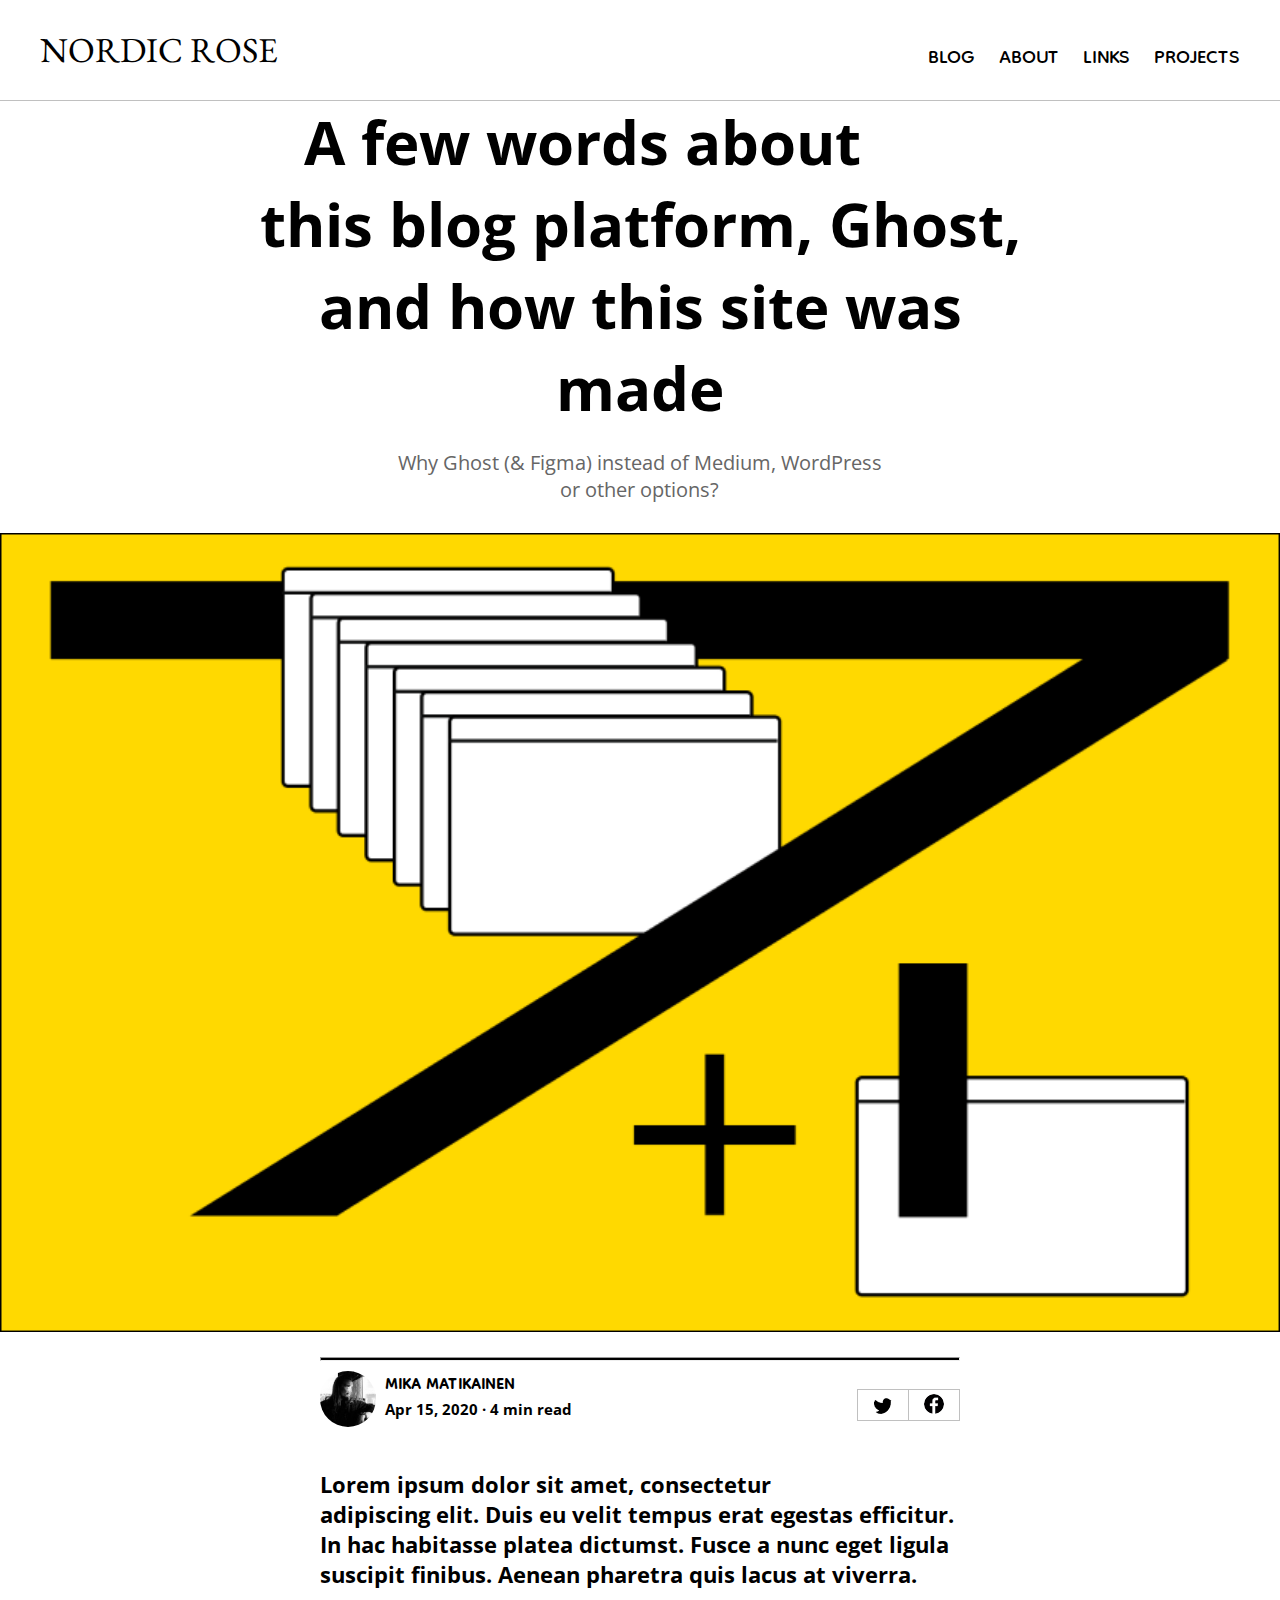
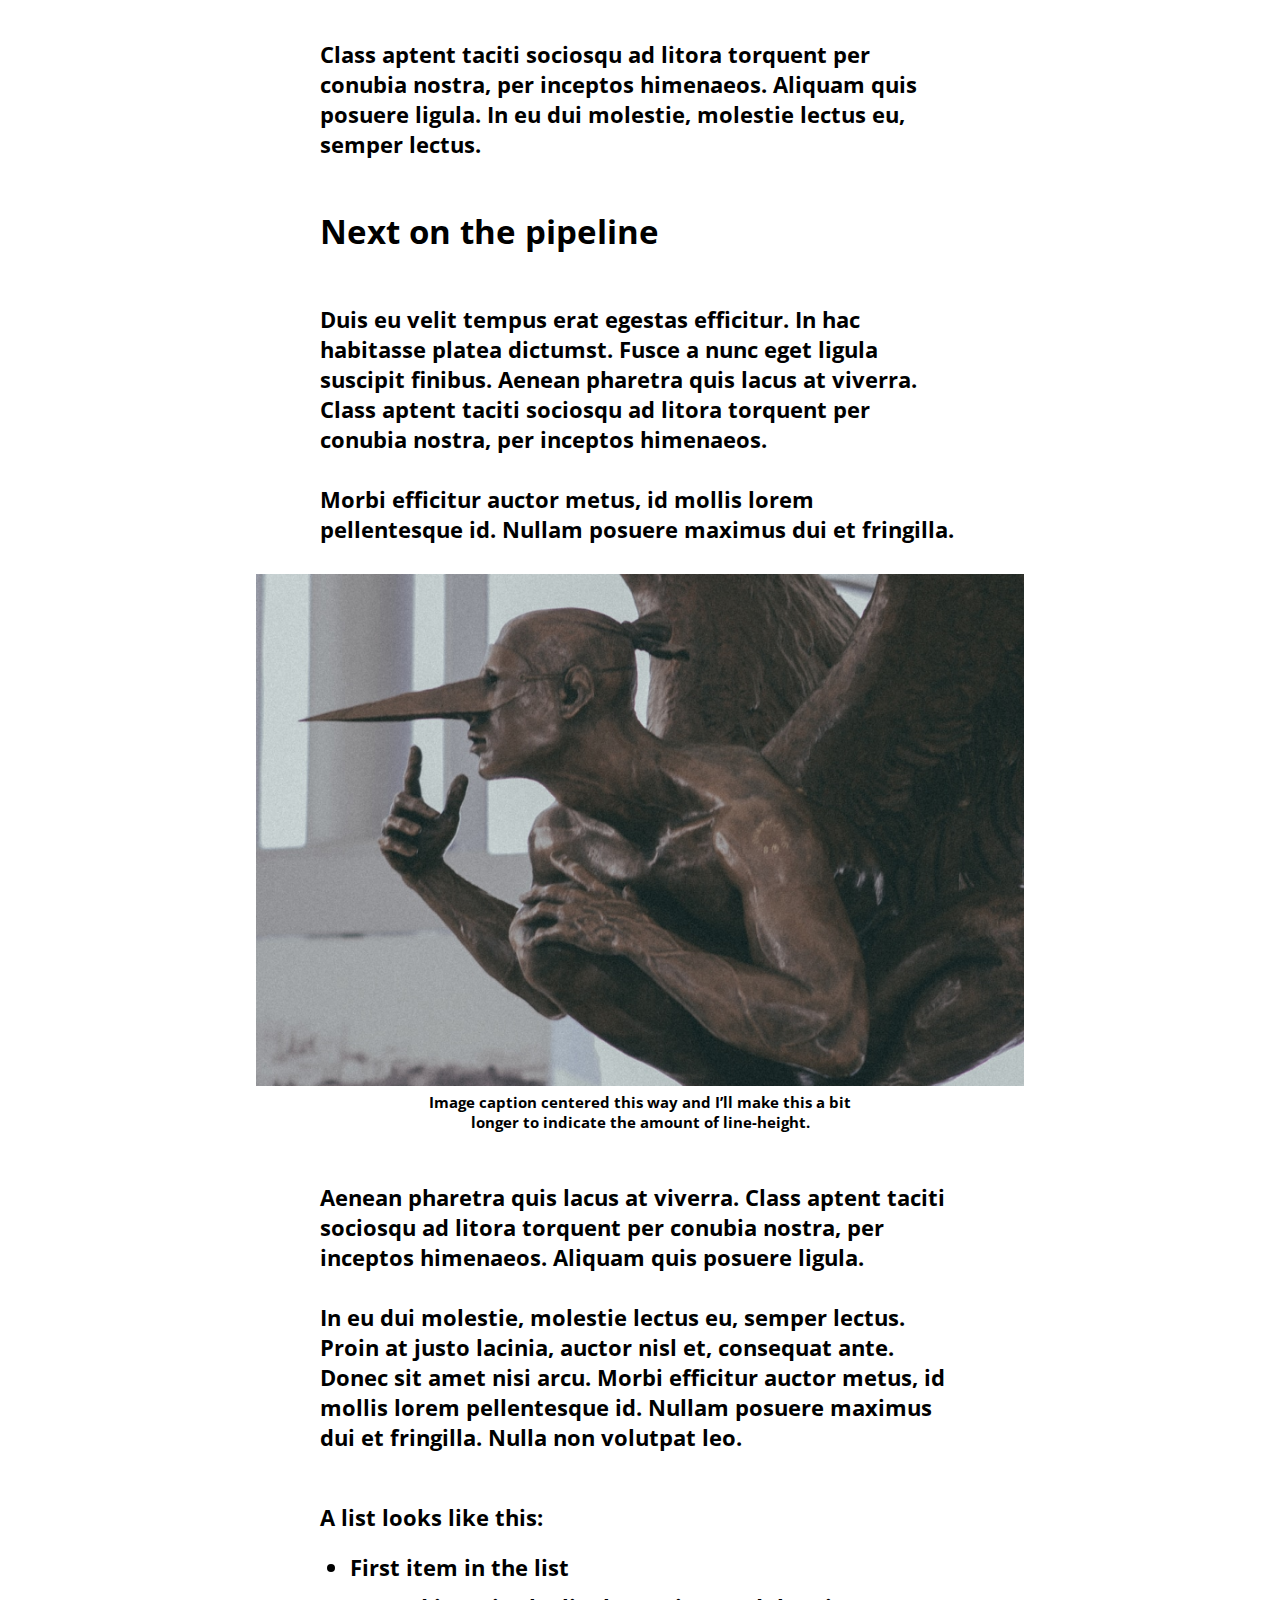
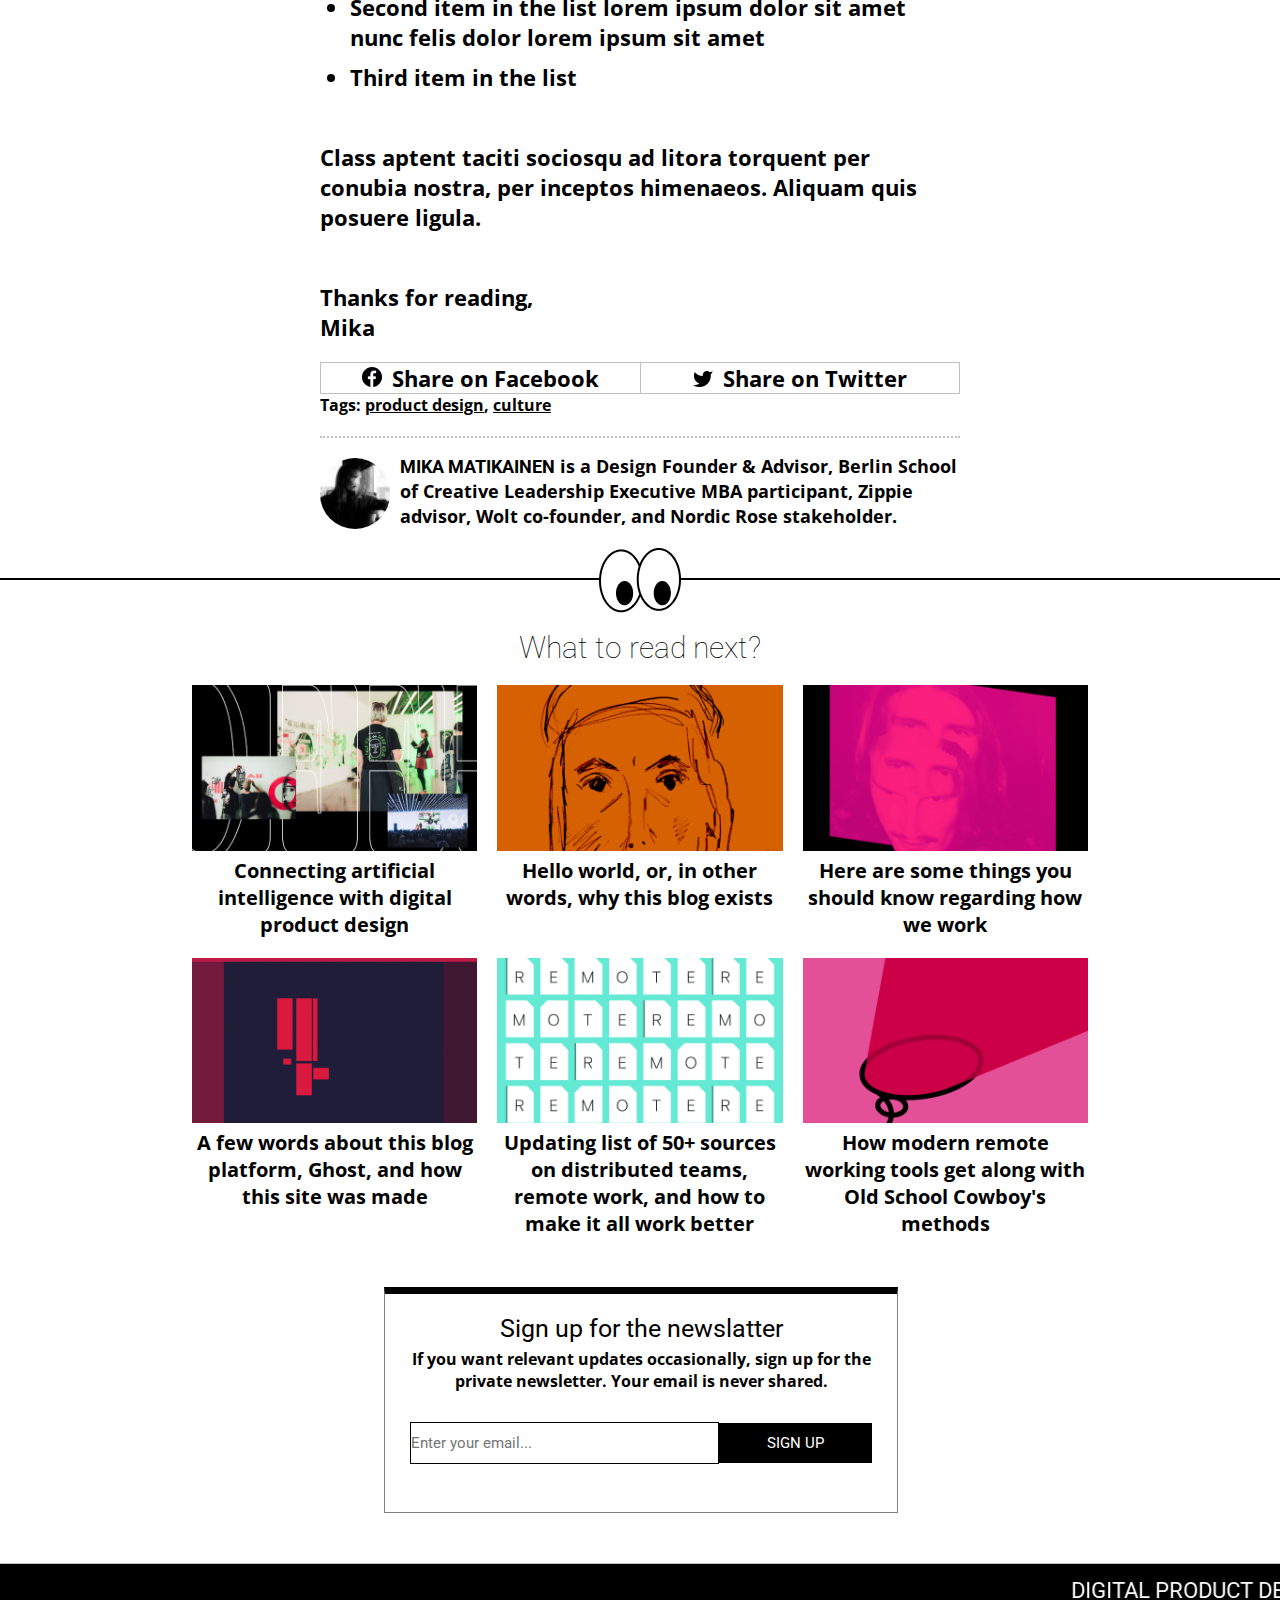
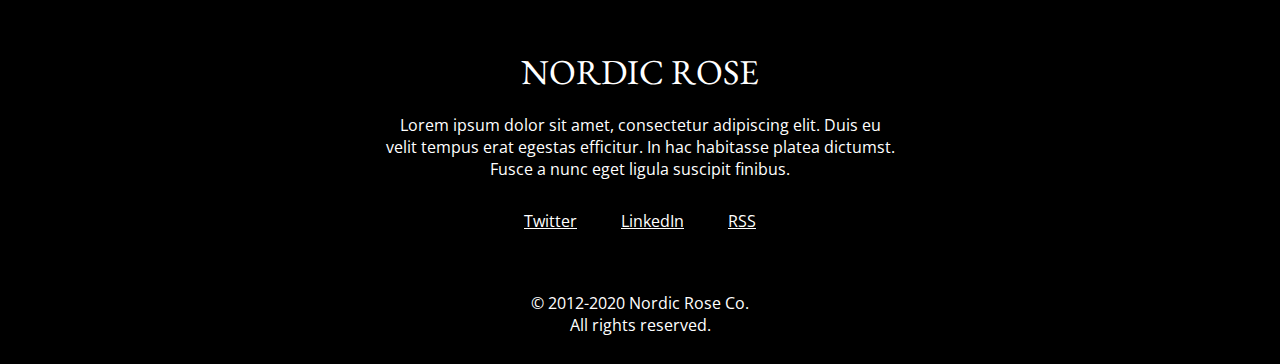
==== detail.html @ 5fea8c18 "first" ====
<!DOCTYPE html>
<html>
<head>
<meta charset="utf-8">
	<meta name="viewport" content="width=device-width, initial-scale=1.0">
	<title></title>
	<link rel="stylesheet" type="text/css" href="css/style.css">
	<link rel="stylesheet" type="text/css" href="css/detail.css">
	<link rel="stylesheet" type="text/css" href="css/adap2.css">
	<link rel="preconnect" href="https://fonts.googleapis.com">
<link rel="preconnect" href="https://fonts.gstatic.com" crossorigin>
<link href="https://fonts.googleapis.com/css2?family=Roboto:wght@900&display=swap" rel="stylesheet">

<link rel="preconnect" href="https://fonts.googleapis.com">
<link rel="preconnect" href="https://fonts.gstatic.com" crossorigin>
<link href="https://fonts.googleapis.com/css2?family=Open+Sans:wght@300&display=swap" rel="stylesheet">

<link rel="preconnect" href="https://fonts.googleapis.com">
<link rel="preconnect" href="https://fonts.gstatic.com" crossorigin>
<link href="https://fonts.googleapis.com/css2?family=EB+Garamond:wght@600&display=swap" rel="stylesheet">

<link rel="preconnect" href="https://fonts.googleapis.com">
<link rel="preconnect" href="https://fonts.gstatic.com" crossorigin>
<link href="https://fonts.googleapis.com/css2?family=Dongle&display=swap" rel="stylesheet">

<script type="text/javascript" src="js/script.js"></script>
</head>
<body>
<header>
	<div id="desk">
		<div id="logo">NORDIC ROSE</div>
		<div id="menu">
			<div class="mainBtn">BLOG</div>
			<div class="mainBtn">ABOUT</div>
			<div class="mainBtn">LINKS</div>
			<div class="mainBtn">PROJECTS</div>
		</div>
	</div>
	<div id="mobMenu">
		<div id="logo">NORDIC ROSE</div>
		<div id="burger" onclick="Show()">&#9776;</div>
	</div>
	<div id="downMenu">
		<div id="dM">
			<div class="mainBtn">BLOG</div>
			<div class="mainBtn">ABOUT</div>
			<div class="mainBtn">LINKS</div>
			<div class="mainBtn">PROJECTS</div>
		</div>
	</div>
</header>

<div id="txt1"><h1>
	A few words about this blog platform, Ghost, and how this site was made</h1>
</div>

<div id="txt2">
	Why Ghost (& Figma) instead of Medium,
	WordPress or other options?
</div>

<div id="img1"><img src="img/image1.png" width="100%"></div>

<div class="text">

	<hr>
	<div id="ava">
		<img src="img/ava.png">
		<div id="name">MIKA MATIKAINEN</div>
		<div id="data">Apr 15, 2020 &middot; 4 min read</div>
		<div id="but">
		<div id="f"><img src="img/facebook.png"></div>
		<div id="t"><img src="img/twitter.png"></div>
		<div id="w"><img src="img/wa.png"></div>
		</div>
	</div>
	<p id="po">
		Lorem ipsum dolor sit amet, consectetur adipiscing elit. Duis eu velit tempus erat egestas efficitur. In hac habitasse platea dictumst. Fusce a nunc eget ligula suscipit finibus. Aenean pharetra quis lacus at viverra. 
</p>
<p>
Class aptent taciti sociosqu ad litora torquent per conubia nostra, per inceptos himenaeos. Aliquam quis posuere ligula. In eu dui molestie, molestie lectus eu, semper lectus. 
	</p>
	<h2>Next on the pipeline</h2>
	<p>
		Duis eu velit tempus erat egestas efficitur. In hac habitasse platea dictumst. Fusce a nunc eget ligula suscipit finibus. Aenean pharetra quis lacus at viverra. Class aptent taciti sociosqu ad litora torquent per conubia nostra, per inceptos himenaeos. 
<br>
<br>
Morbi efficitur auctor metus, id mollis lorem pellentesque id. Nullam posuere maximus dui et fringilla. 
	</p>
	<div id="post"><img src="img/post.png" width="100%"></div>
	<div id="imgTxt">
		Image caption centered this way and I’ll make this a bit 
		longer to indicate the amount of line-height. 
	</div>
	<p>
		Aenean pharetra quis lacus at viverra. Class aptent taciti sociosqu ad litora torquent per conubia nostra, per inceptos himenaeos. Aliquam quis posuere ligula. 
<br>
<br>
In eu dui molestie, molestie lectus eu, semper lectus. Proin at justo lacinia, auctor nisl et, consequat ante. Donec sit amet nisi arcu. Morbi efficitur auctor metus, id mollis lorem pellentesque id. Nullam posuere maximus dui et fringilla. Nulla non volutpat leo.
	</p>
	<p>A list looks like this:</p>
	<ul>
		<li>First item in the list</li>
<li>Second item in the list lorem ipsum dolor sit amet nunc felis dolor lorem ipsum sit amet</li>
<li>Third item in the list</li>
	</ul>

	<p>
		Class aptent taciti sociosqu ad litora torquent per conubia nostra, per inceptos himenaeos. Aliquam quis posuere ligula. 
	</p>

	<p id="author">Thanks for reading,<br>
Mika</p>
<div id="share">
	<div id="twitter"><img src="img/twitter.png">Share on Twitter
	</div>
	<div id="facebook"><img src="img/facebook.png">Share on Facebook</div>
</div>
<div id="shareMob">
	Share:
	<div id="but">
		<div id="f"><img src="img/facebook.png"></div>
		<div id="t"><img src="img/twitter.png"></div>
		<div id="w"><img src="img/wa.png"></div>
	</div>
</div>

<div id="tag">Tags: <span>product design</span>,
	<span> culture</span></div>
<hr id="dash">
<div id="m"><img src="img/ava.png"></div>
<p id="mika">
<span>Mika Matikainen</span> is a Design Founder & Advisor, Berlin School of Creative Leadership Executive MBA participant, Zippie advisor, Wolt co-founder, and Nordic Rose stakeholder.  
</p>
</div>
<div id="eye">
	<img src="img/eye.png">
</div>

<div id="what">What to read next?</div>

<div id="grid3">
	<div class="artImg">
		<img src="img/art2.png" width="100%">
			<p>Connecting artificial intelligence with digital product design</p>
	</div>
	<div class="artImg">
		<img src="img/art3.png" width="100%">
			<p>Hello world, or, in other words, why this blog exists</p>
	</div>
	<div class="artImg">
		<img src="img/art1.png" width="100%">
			<p>Here are some things you should know regarding how we work </p>
	</div>
	<div class="artImg">
		<img src="img/art13.png" width="100%">
			<p>A few words about this blog platform, Ghost, and how this site was made</p>
	</div>
	<div class="artImg">
		<img src="img/art14.png" width="100%">
			<p>Updating list of 50+ sources on distributed teams, remote work, and how to make it all work better</p>
	</div>
	<div class="artImg">
		<img src="img/art12.png" width="100%">
			<p>How modern remote working tools get along with Old School Cowboy's methods</p>
	</div>
</div>

<div id="form">
	<div id="sign">Sign up for the newslatter</div>
	<div id="txtSign">If you want relevant updates occasionally, sign up for the private newsletter. Your email is never shared. </div>
	<div id="btn">
		<input type="text" name="" placeholder="Enter your email..."><button>SIGN UP</button>
	</div>
</div>

<footer><marquee>
	<div id="words">
		<span class="light">DIGITAL PRODUCT DESIGN</span>
		<span class="dark">REMOTE WORK</span>
		<span class="light">UX DESIGN</span>
		<span class="dark">distributed teams</span>
		<span class="light">creativity</span>
		<span class="dark">strategy</span>
		<span class="light">suspense</span>
		<span class="dark">Growth</span>
	</div></marquee>
	<div id="nr">NORDIC ROSE</div>
	<div id="text">Lorem ipsum dolor sit amet, consectetur adipiscing elit. Duis eu velit tempus erat egestas efficitur. In hac habitasse platea dictumst. Fusce a nunc eget ligula suscipit finibus. </div>
	<div id="links">
		<span class="link">Twitter</span>
		<span class="link">LinkedIn</span>
		<span class="link">RSS</span>
	</div>
	<div id="rig">&copy; 2012-2020 Nordic Rose Co.<br/>
	All rights reserved.</div>
</footer>


</body>
</html>
---- css/style.css ----
*{
	margin: 0;
	padding: 0;
	font-family: 'Open Sans', sans-serif;
}
html{
	height: 100%;
	width: 100%;
}
body{
	height: 100%;
	width: 100%;
	overflow-y: scroll;
	overflow-x: hidden;
}

a{
	text-decoration: none;
	color: black;
}
a:active{
	color: black;
}


/* стили для шапки*/
header{
	width: 100%;
	height: 100px;
	border-bottom: 1px solid silver;
}

#logo{
	float: left;
	font-size: 35px;
	margin-top: 27px;
	margin-left: 40px;
	font-family: 'EB Garamond', serif;
}

#burger{
	font-size: 30px;
	float: right;
	margin-top: 10px;
	margin-right: 10px;
	cursor: pointer;
}

#mobMenu #logo{
	margin-top: 10px;
}

#menu{
	float: right;
	text-align: right;
	margin-top: 37px;
	margin-right: 40px;
	height: 100px;
}
.mainBtn{
	height: 100%;
	display: inline;
	font-size: 30px;
	margin-left: 20px;
	font-family: 'Dongle', sans-serif;
	padding-bottom: 18px;
}

.mainBtn:hover{
	border-bottom: 2px solid black;
	cursor: pointer;
}

#mobMenu{
	width: 100%;
	height: 60px;
	position: absolute;
	top: 0;
	left: 0;
	display: none;
}

#downMenu{
	width: 100%;
	height: 60px;
	position: absolute;
	top: 60px;
	left: 0;
	display: none;
}
#dM{
 text-align: center;
 margin-top: 10px;
}

#dM .mainBtn:hover{
	border: none;
}

/* стили для футера*/

footer{
	width: 100%;
	background-color: black;
	border-top: 1px solid silver;
	height: 400px;
	margin-top: 50px;
	color: white;
	text-align: center;
}

#words{
	margin-left: -130px;
	margin-right: -100px;
	margin-top: 10px;
	font-size: 22px;
	text-align: center;	
	max-width: 100%;
}

#words span{
	margin-left: 20px;
	text-transform: uppercase;
}
.dark{
	font-family: 'Open Sans', sans-serif;}
.light{
	font-family: 'Roboto', sans-serif;
}

#nr{
	width: 80%;
	margin-left: 10%;
	font-size: 35px;
	margin-top: 40px;
	font-family: 'EB Garamond', serif;
}
#text{
	width: 40%;
	margin-left: 30%;
	margin-top: 20px;
	font-family: 'Open Sans', sans-serif;
}
#links{
	margin-top: 30px;
}

.link{
	margin-left: 20px;
	margin-right: 20px;
	text-decoration: underline;
	font-family: 'Open Sans', sans-serif;
}
#rig{
	margin-top: 60px;
	width: 80%;
	margin-left: 10%;
	font-family: 'Open Sans', sans-serif;
}
---- css/detail.css ----
#img1{
	width: 100%;
}

#txt1{
	width: 60%;
	margin-left: 20%;
	text-align: center;
	font-size: 30px;
}

#txt2{
	width: 38%;
	margin-left: 31%;
	text-align: center;
	font-size: 20px;
	color: #666;
	margin-bottom: 30px;
	margin-top: 20px;
}

.text{
	width: 50%;
	margin-left: 25%;
	font-family: 'Roboto', sans-serif;
	font-weight: bold;
	font-size: 22px;
}

.text p{
	margin-top: 50px;
}

#po{
	margin-top: -20px;
}
.text hr{
	size: 10px;
	height: 2px;
	background-color: black;
	margin-top: 20px;
}

#ava{
	margin-top: 10px;
}

#ava img{
	border-radius: 100px;
}

#name{
	position: relative;
	top: -65px;
	left: 65px;
	font-size: 25px;
	font-weight: bold;
	font-family: 'Dongle', sans-serif;
}

#data{
	position: relative;
	top: -70px;
	left: 65px;
	font-family: 'Open Sans', sans-serif;
	font-size: 15px;
}


#but{

	float: right;
	display: inline-block;
	width: 20%;
	text-align: right;
	margin-top: -100px;
}

#f,#t{
	float: right;
	display: inline;
	border: 1px solid silver;
	width: 50px;
	text-align: center;
}
#w{
	float: right;
	display: none;
	border: 1px solid silver;
	width: 50px;
	text-align: center;
}
#f{
	border-left: 0px;
}

.text h2{
	font-weight: bold;
	margin-top: 50px;
}
#post{
	width: 120%;
	text-align: center;
	margin-left: -10%;
	margin-top: 30px;
}
#imgTxt{
	width: 70%;
	margin-left: 15%;
	text-align: center;
	font-size: 15px;
}

ul{
	margin-top: 20px;
	margin-left: 30px;
}
li{
	margin-bottom: 10px;
}

#share{
	display: inline-block;
	float: right;
	width: 100%;
	text-align: center;
	margin-top: 20px;
}

#shareMob{
	display: none;
}

#facebook,#twitter{
	float: right;
	border: 1px solid silver;
	text-align: center;
	display: inline;
	width: 49.75%;
}

#twitter{
	border-left: 0;
	margin-left: 0;
}

#share img{
	margin-right: 10px;
}
#tag{
	font-size: 16px;
	margin-top: 30px;
}

#tag span{
	text-decoration: underline;
}

#dash{
	background-color: white;
	height: 15px;
	border: none;
	border-top: 2px dotted silver;
}

#m{
	width: 11%;
	display: inline-block;
	float: left;
	margin-right: 10px;
	margin-top: 5px;
}

#m img{
	border-radius: 100px;
	width: 100%;
}

#mika{
	width: 70%;
	display: inline;
	font-size: 18px;
}
#mika span{
	font-weight: bold;
	font-size: 18px;
	font-family: 'Roboto', sans-serif;
	text-transform: uppercase;
}

#eye{
	margin-top: 50px;
	width: 100%;
	height: 2px;
	background-color: black;
	text-align: center;
}

#eye img{
	margin-top: -30px;
}

#what{
	margin-top: 50px;
	width: 30%;
	margin-left: 35%;
	text-align: center;
	color: black;
	font-size: 30px;
	font-family: 'Roboto', sans-serif;
	font-weight: lighter;
}

#grid3{
	margin-top: 20px;
	width: 70%;
	margin-left: 15%;
	display: grid;
	grid-template-columns: 1fr 1fr 1fr;
	grid-gap: 20px;
}

.artImg {
	font-size: 20px;
	font-weight: bold;
	text-align: center;
}

#form{
	margin-top: 50px;
	width: 40%;
	height: auto;
	margin-left: 30%;
	border: 1px solid gray;
	border-top: 7px solid black;
	margin-bottom: 30px;
}

#sign{
	margin-top: 20px;
	text-align: center;
	font-size: 25px;
	font-family: 'Roboto', sans-serif;
}

#txtSign{
	text-align: center;
	margin-top: 5px;
	font-family: 'Open Sans', sans-serif;
	font-weight: bold;
}

#btn{
	margin-top: 30px;
	margin-bottom: 50px;
	text-align: center;
	height: 40px;
	padding: 0;

}
#btn input{
	width: 60%;
	height: 100%;
	border: 1px solid black;
	margin-right: 0;
		font-size: 15px;
		font-family: 'Roboto', sans-serif;
}

#btn button{
	width: 30%;
	height: 100%;
	border: 10px solid black;
	margin-left: 0;
	background-color: black;
	color: white;
	font-size: 15px;
	font-family: 'Roboto', sans-serif;
}
---- css/adap2.css ----
@media only screen and (max-width: 980px){
	#mobMenu{
		display: block;
	}
	#desk{
		display: none;
	}


	/* footer*/

	#nr{
		margin-top: 20px;
	}

	#text{
		width: 80%;
		margin-left: 10%;
	}
	/*---*/

	#img1{
		width: 100%;
	}

	#txt1{
		width: 100%;
		margin-left: 0;
		font-size: 20px;
	}
	#txt2{
		width: 90%;
		margin-left: 5%;
	}
	.text{
		width: 90%;
		margin-left: 5%;
	}
	#but{
		width: 100%;
		margin-top: -100px;
	}
	#t,#f,#w{
		width: 32.8%;
		float: left;
		margin-top: 50px;
	}
	#f{
		border: 1px solid silver;
	}
	#t{
		border-left: none;
		border-right: none;
	}
	#w{
		display: block;
	}
	#post{
		width: 100%;
		margin-left: 0;
	}
	#imgTxt{
		width: 100%;
		margin-left: 0;
	}
	#author{
		display: none;
	}
	#share{
		display: none;
	}
	#shareMob{
		display: block;
		width: 100%;
		margin-top: 30px;
		margin-bottom: 30px;
	}

	#shareMob #but{
		margin-top: -50px;
	}

	#what{
		width: 100%;
		margin-left: 0;
	}
	#grid3{
		grid-template-columns: 1fr;
		width: 90%;
		margin-left: 5%;
	}
	#form{
		width: 100%;
		margin-left: 0;
		border-left: none;
		border-right: none;
	}
}
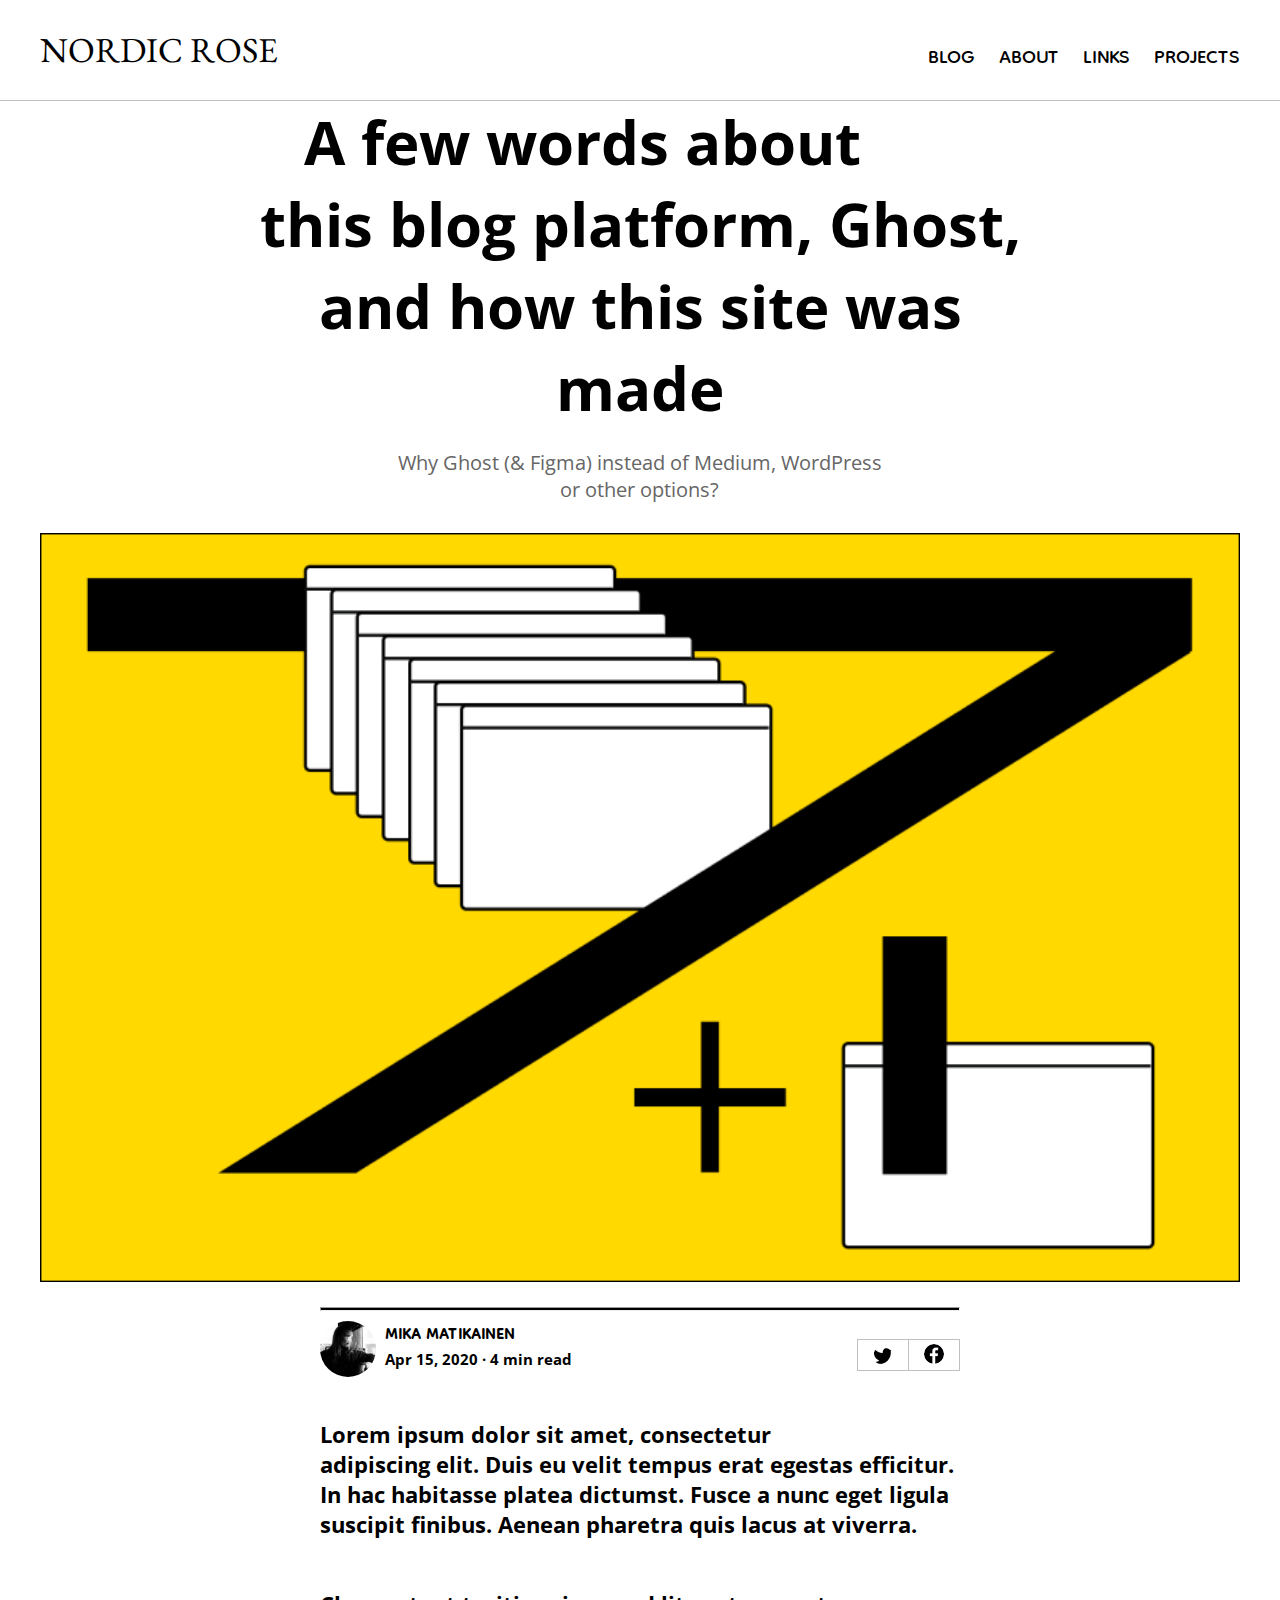
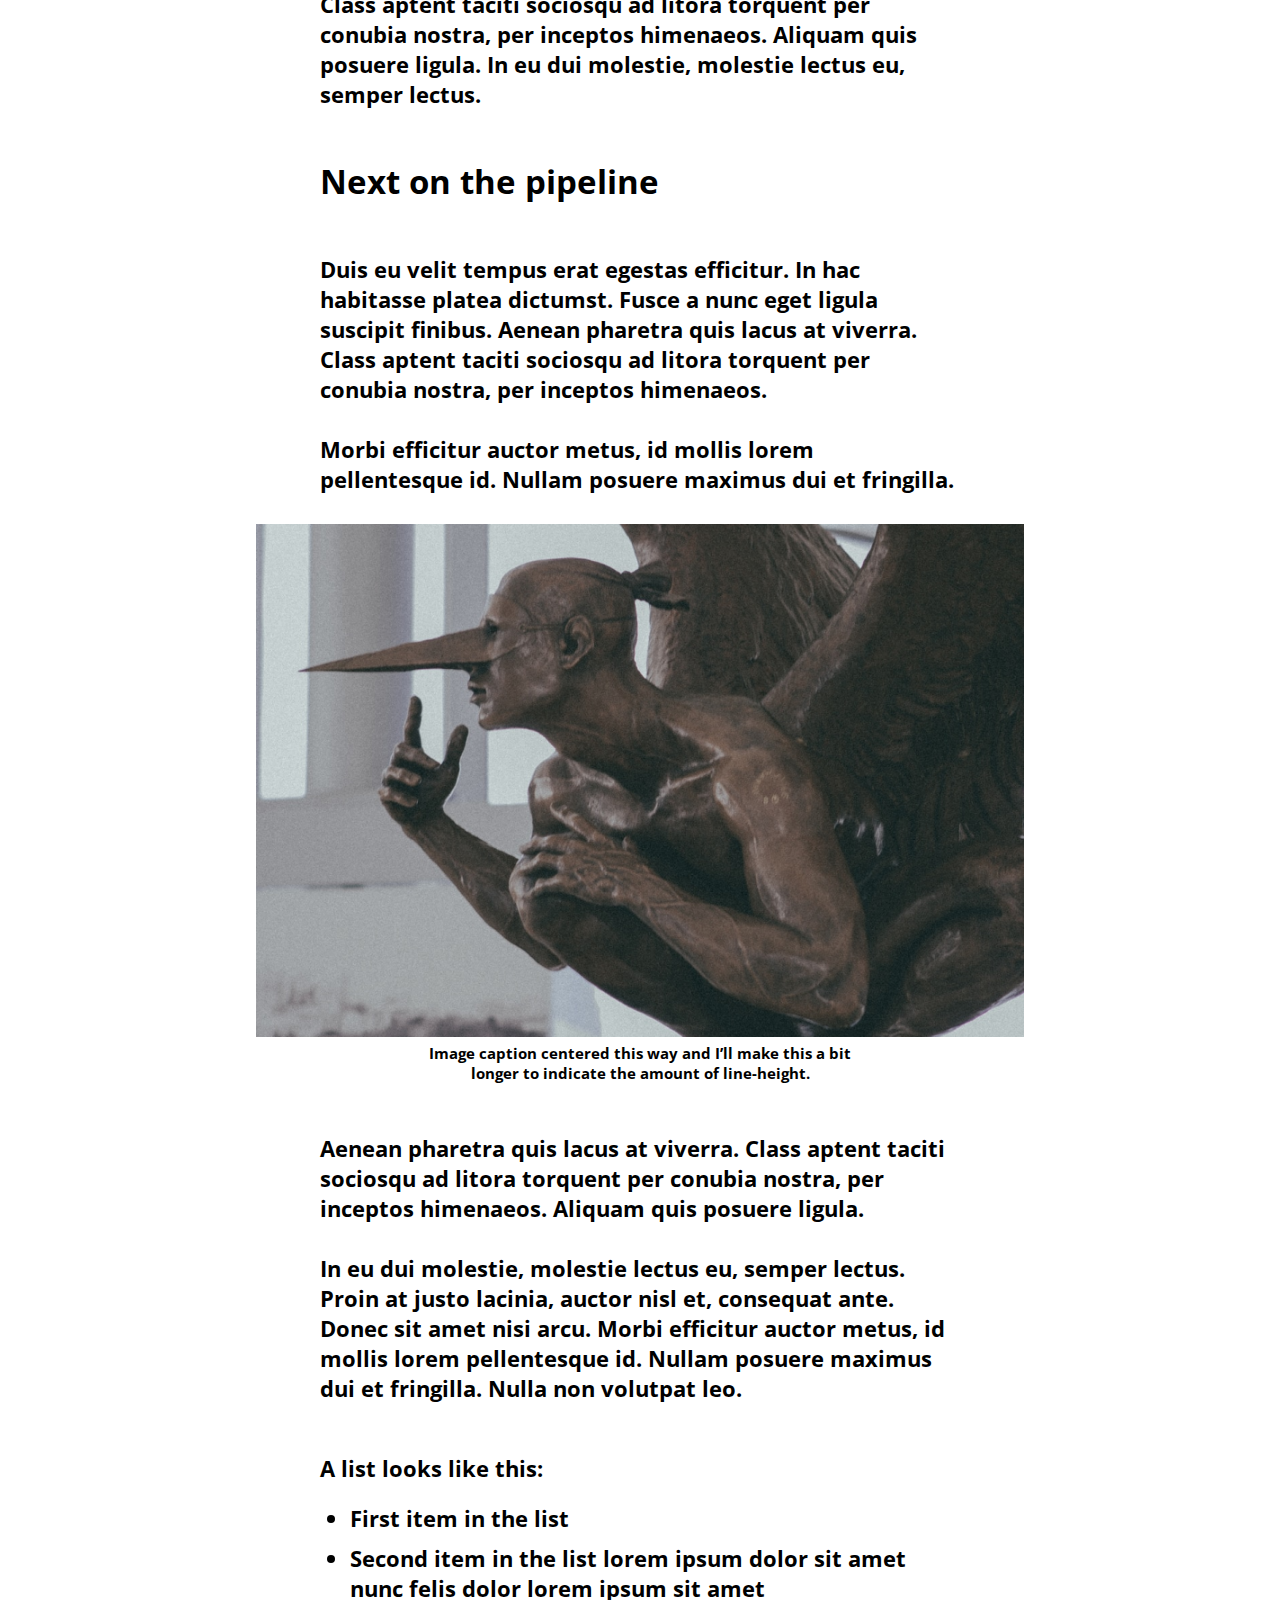
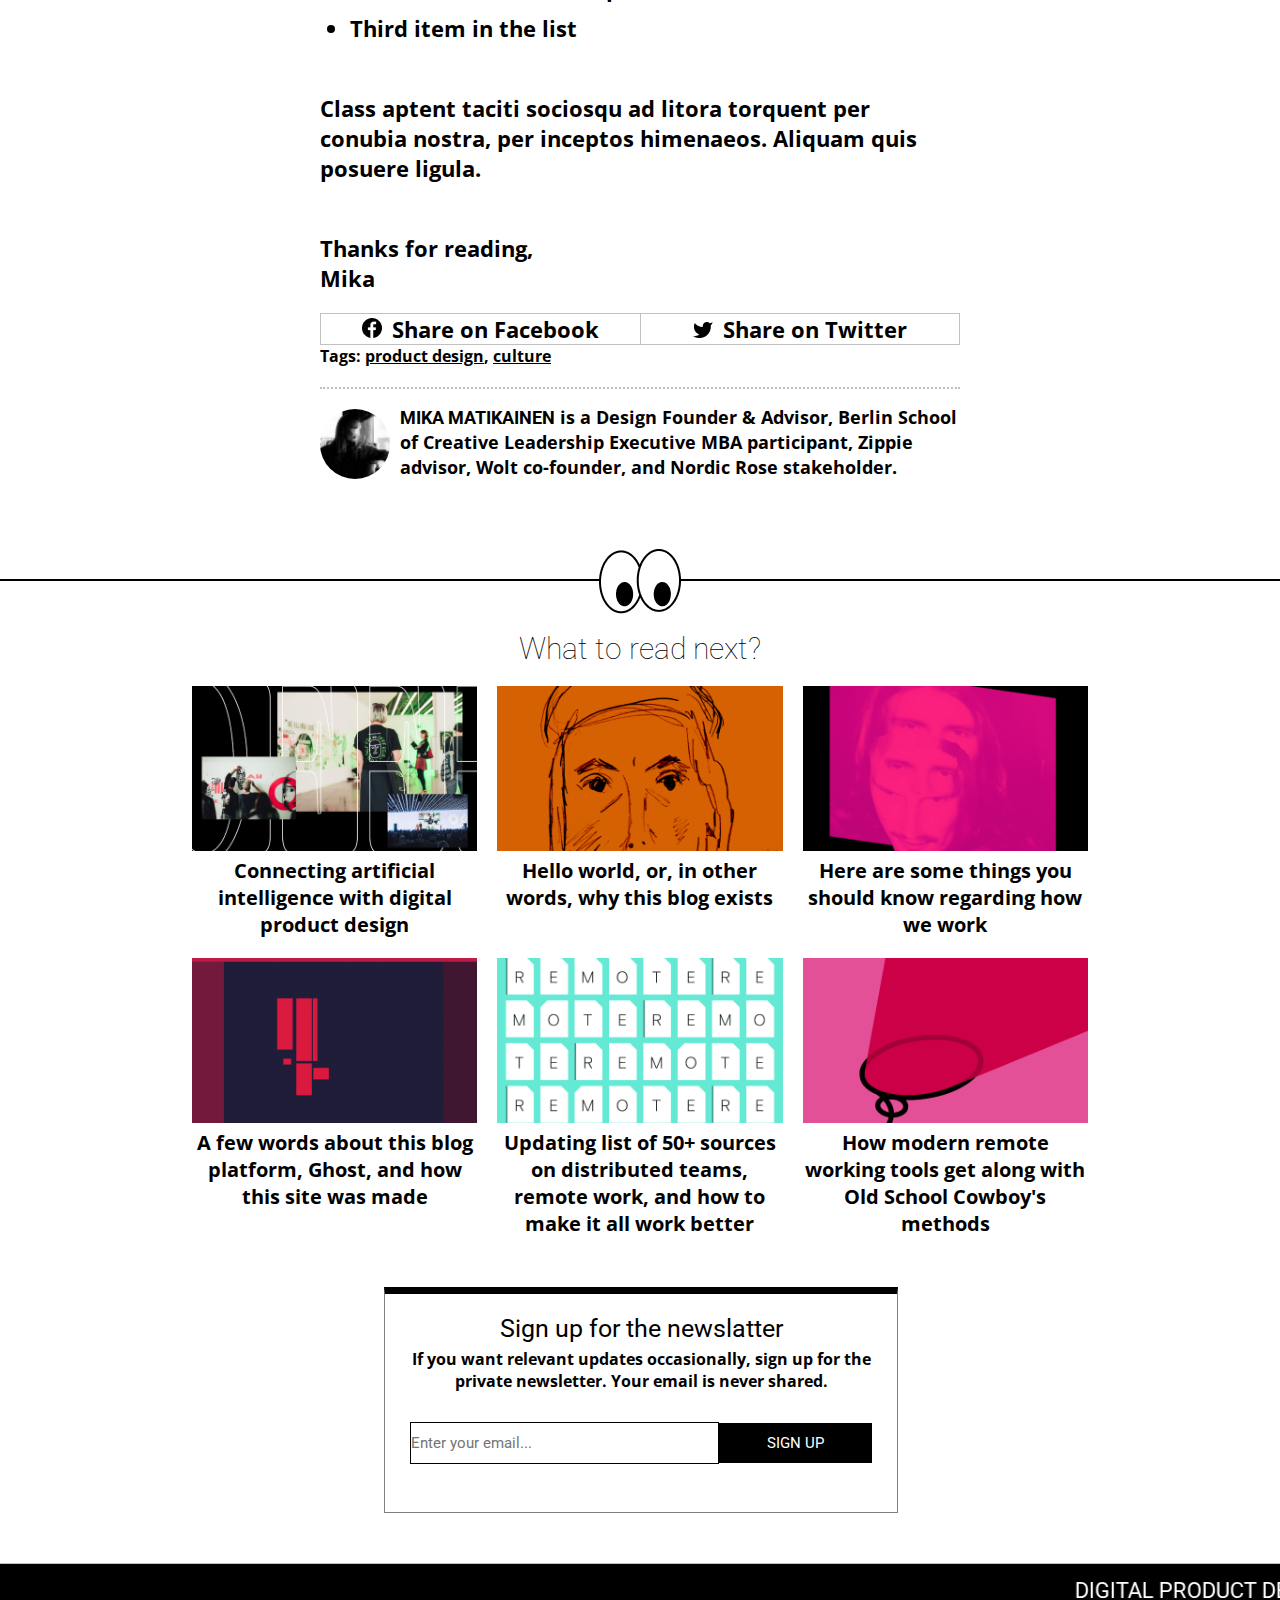
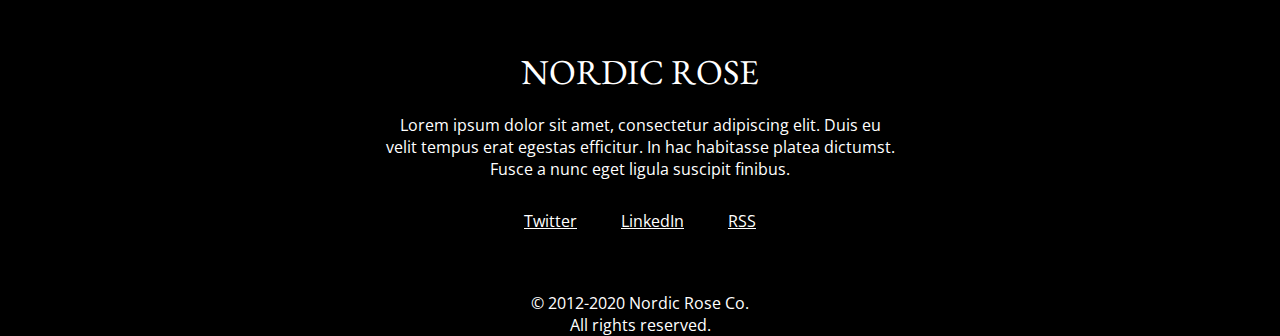
==== commit 45ad77a1: "second" ====
--- a/detail.html
+++ b/detail.html
@@ -6,24 +6,17 @@
 	<title></title>
 	<link rel="stylesheet" type="text/css" href="css/style.css">
 	<link rel="stylesheet" type="text/css" href="css/detail.css">
-	<link rel="stylesheet" type="text/css" href="css/adap2.css">
-	<link rel="preconnect" href="https://fonts.googleapis.com">
-<link rel="preconnect" href="https://fonts.gstatic.com" crossorigin>
-<link href="https://fonts.googleapis.com/css2?family=Roboto:wght@900&display=swap" rel="stylesheet">
-
-<link rel="preconnect" href="https://fonts.googleapis.com">
-<link rel="preconnect" href="https://fonts.gstatic.com" crossorigin>
-<link href="https://fonts.googleapis.com/css2?family=Open+Sans:wght@300&display=swap" rel="stylesheet">
-
-<link rel="preconnect" href="https://fonts.googleapis.com">
-<link rel="preconnect" href="https://fonts.gstatic.com" crossorigin>
-<link href="https://fonts.googleapis.com/css2?family=EB+Garamond:wght@600&display=swap" rel="stylesheet">
-
-<link rel="preconnect" href="https://fonts.googleapis.com">
-<link rel="preconnect" href="https://fonts.gstatic.com" crossorigin>
-<link href="https://fonts.googleapis.com/css2?family=Dongle&display=swap" rel="stylesheet">
-
-<script type="text/javascript" src="js/script.js"></script>
+	<link rel="stylesheet" type="text/css" href="css/adap.css">
+
+	<link href="https://fonts.googleapis.com/css2?family=Roboto:wght@900&display=swap" rel="stylesheet">
+
+	<link href="https://fonts.googleapis.com/css2?family=Open+Sans:wght@300&display=swap" rel="stylesheet">
+
+	<link href="https://fonts.googleapis.com/css2?family=EB+Garamond:wght@600&display=swap" rel="stylesheet">
+
+	<link href="https://fonts.googleapis.com/css2?family=Dongle&display=swap" rel="stylesheet">
+
+	<script type="text/javascript" src="js/script.js"></script>
 </head>
 <body>
 <header>
@@ -38,7 +31,7 @@
 	</div>
 	<div id="mobMenu">
 		<div id="logo">NORDIC ROSE</div>
-		<div id="burger" onclick="Show()">&#9776;</div>
+		<div id="burger" onclick="ShowMobileMenu()">&#9776;</div>
 	</div>
 	<div id="downMenu">
 		<div id="dM">
@@ -50,11 +43,11 @@
 	</div>
 </header>
 
-<div id="txt1"><h1>
+<div class="txt-big"><h1>
 	A few words about this blog platform, Ghost, and how this site was made</h1>
 </div>
 
-<div id="txt2">
+<div class="txt-small">
 	Why Ghost (& Figma) instead of Medium,
 	WordPress or other options?
 </div>
@@ -64,14 +57,14 @@
 <div class="text">
 
 	<hr>
-	<div id="ava">
+	<div class="ava">
 		<img src="img/ava.png">
 		<div id="name">MIKA MATIKAINEN</div>
 		<div id="data">Apr 15, 2020 &middot; 4 min read</div>
 		<div id="but">
-		<div id="f"><img src="img/facebook.png"></div>
-		<div id="t"><img src="img/twitter.png"></div>
-		<div id="w"><img src="img/wa.png"></div>
+		<div id="facebook1"><img src="img/facebook.png"></div>
+		<div id="twitter1"><img src="img/twitter.png"></div>
+		<div id="whatsapp"><img src="img/wa.png"></div>
 		</div>
 	</div>
 	<p id="po">
@@ -87,8 +80,8 @@
 <br>
 Morbi efficitur auctor metus, id mollis lorem pellentesque id. Nullam posuere maximus dui et fringilla. 
 	</p>
-	<div id="post"><img src="img/post.png" width="100%"></div>
-	<div id="imgTxt">
+	<div class="post"><img src="img/post.png" width="100%"></div>
+	<div class="imgTxt">
 		Image caption centered this way and I’ll make this a bit 
 		longer to indicate the amount of line-height. 
 	</div>
@@ -111,17 +104,17 @@
 
 	<p id="author">Thanks for reading,<br>
 Mika</p>
-<div id="share">
+<div class="share">
 	<div id="twitter"><img src="img/twitter.png">Share on Twitter
 	</div>
 	<div id="facebook"><img src="img/facebook.png">Share on Facebook</div>
 </div>
-<div id="shareMob">
+<div class="shareMob">
 	Share:
 	<div id="but">
-		<div id="f"><img src="img/facebook.png"></div>
-		<div id="t"><img src="img/twitter.png"></div>
-		<div id="w"><img src="img/wa.png"></div>
+		<div id="facebook1"><img src="img/facebook.png"></div>
+		<div id="twitter1"><img src="img/twitter.png"></div>
+		<div id="whatsapp"><img src="img/wa.png"></div>
 	</div>
 </div>
 
@@ -139,31 +132,44 @@
 
 <div id="what">What to read next?</div>
 
-<div id="grid3">
+
+<div class="grid3">
+	<a href="#">
 	<div class="artImg">
 		<img src="img/art2.png" width="100%">
 			<p>Connecting artificial intelligence with digital product design</p>
 	</div>
+	</a>
+	<a href="#">
 	<div class="artImg">
 		<img src="img/art3.png" width="100%">
 			<p>Hello world, or, in other words, why this blog exists</p>
 	</div>
+	</a>
+	<a href="#">
 	<div class="artImg">
 		<img src="img/art1.png" width="100%">
 			<p>Here are some things you should know regarding how we work </p>
 	</div>
+	</a>
+	<a href="#">
 	<div class="artImg">
 		<img src="img/art13.png" width="100%">
 			<p>A few words about this blog platform, Ghost, and how this site was made</p>
 	</div>
+	</a>
+	<a href="#">
 	<div class="artImg">
 		<img src="img/art14.png" width="100%">
 			<p>Updating list of 50+ sources on distributed teams, remote work, and how to make it all work better</p>
 	</div>
+	</a>
+	<a href="#">
 	<div class="artImg">
 		<img src="img/art12.png" width="100%">
 			<p>How modern remote working tools get along with Old School Cowboy's methods</p>
 	</div>
+	</a>
 </div>
 
 <div id="form">
--- a/css/style.css
+++ b/css/style.css
@@ -91,11 +91,14 @@
 #dM{
  text-align: center;
  margin-top: 10px;
+ background-color: white;
 }
 
-#dM .mainBtn:hover{
-	border: none;
+#dM .mainBtn{
+	display: block;
+	border-top: 1px solid silver;
 }
+
 
 /* стили для футера*/
 
@@ -103,7 +106,7 @@
 	width: 100%;
 	background-color: black;
 	border-top: 1px solid silver;
-	height: 400px;
+	height: auto;
 	margin-top: 50px;
 	color: white;
 	text-align: center;
--- a/css/detail.css
+++ b/css/detail.css
@@ -1,16 +1,19 @@
 
 #img1{
 	width: 100%;
-}
-
-#txt1{
+	max-width: 1200px;
+	margin-left: auto;
+	margin-right: auto;
+}
+
+.txt-big{
 	width: 60%;
 	margin-left: 20%;
 	text-align: center;
 	font-size: 30px;
 }
 
-#txt2{
+.txt-small{
 	width: 38%;
 	margin-left: 31%;
 	text-align: center;
@@ -42,11 +45,11 @@
 	margin-top: 20px;
 }
 
-#ava{
+.ava{
 	margin-top: 10px;
 }
 
-#ava img{
+.ava img{
 	border-radius: 100px;
 }
 
@@ -77,21 +80,33 @@
 	margin-top: -100px;
 }
 
-#f,#t{
+#facebook1{
+	float: right;
+	display: block;
+	border: 1px solid silver;
+	width: 50px;
+	height: 30px;
+	text-align: center;
+	background: url("img/facebook.png");
+	background-size: auto;
+}
+
+#twitter1{
 	float: right;
 	display: inline;
 	border: 1px solid silver;
 	width: 50px;
 	text-align: center;
 }
-#w{
+
+#whatsapp{
 	float: right;
 	display: none;
 	border: 1px solid silver;
 	width: 50px;
 	text-align: center;
 }
-#f{
+#facebook1{
 	border-left: 0px;
 }
 
@@ -99,13 +114,13 @@
 	font-weight: bold;
 	margin-top: 50px;
 }
-#post{
+.post{
 	width: 120%;
 	text-align: center;
 	margin-left: -10%;
 	margin-top: 30px;
 }
-#imgTxt{
+.imgTxt{
 	width: 70%;
 	margin-left: 15%;
 	text-align: center;
@@ -120,7 +135,7 @@
 	margin-bottom: 10px;
 }
 
-#share{
+.share{
 	display: inline-block;
 	float: right;
 	width: 100%;
@@ -128,7 +143,7 @@
 	margin-top: 20px;
 }
 
-#shareMob{
+.shareMob{
 	display: none;
 }
 
@@ -145,7 +160,7 @@
 	margin-left: 0;
 }
 
-#share img{
+.share img{
 	margin-right: 10px;
 }
 #tag{
@@ -190,7 +205,7 @@
 }
 
 #eye{
-	margin-top: 50px;
+	margin-top: 100px;
 	width: 100%;
 	height: 2px;
 	background-color: black;
@@ -212,7 +227,7 @@
 	font-weight: lighter;
 }
 
-#grid3{
+.grid3{
 	margin-top: 20px;
 	width: 70%;
 	margin-left: 15%;
--- a/css/adap.css
+++ b/css/adap.css
@@ -0,0 +1,114 @@
+@media only screen and (max-width: 980px){
+	#mobMenu{
+		display: block;
+	}
+	#desk{
+		display: none;
+	}
+
+	/* footer*/
+
+	#nr{
+		margin-top: 20px;
+	}
+
+	#text{
+		width: 80%;
+		margin-left: 10%;
+	}
+
+
+	/* for index.css */
+
+	#img{
+		width: 100%;
+		margin-left: 0;
+	}
+	.grid{
+		display: grid;
+		grid-template-columns: 1fr;
+	}
+	#content{
+		width: 100%;
+		margin-left: 0;
+	}
+
+	/* for detail.html */
+
+	#img1{
+		width: 100%;
+	}
+
+	.txt-big{
+		width: 100%;
+		margin-left: 0;
+		font-size: 20px;
+	}
+	.txt-small{
+		width: 90%;
+		margin-left: 5%;
+	}
+	.text{
+		width: 90%;
+		margin-left: 5%;
+	}
+	#but{
+		width: 100%;
+		margin-top: -100px;
+	}
+	#twitter1,#facebook1,#whatsapp{
+		width: 32.8%;
+		float: left;
+		margin-top: 50px;
+	}
+	#facebook1{
+		border: 1px solid silver;
+	}
+	#twitter1{
+		border-left: none;
+		border-right: none;
+	}
+	#whatsapp{
+		display: block;
+	}
+	.post{
+		width: 100%;
+		margin-left: 0;
+	}
+	.imgTxt{
+		width: 100%;
+		margin-left: 0;
+	}
+	#author{
+		display: none;
+	}
+	.share{
+		display: none;
+	}
+	.shareMob{
+		display: block;
+		width: 100%;
+		margin-top: 30px;
+		margin-bottom: 30px;
+	}
+
+	.shareMob #but{
+		margin-top: -50px;
+	}
+
+	#what{
+		width: 100%;
+		margin-left: 0;
+	}
+	.grid3{
+		grid-template-columns: 1fr;
+		width: 90%;
+		margin-left: 5%;
+	}
+	#form{
+		width: 100%;
+		margin-left: 0;
+		border-left: none;
+		border-right: none;
+	}
+}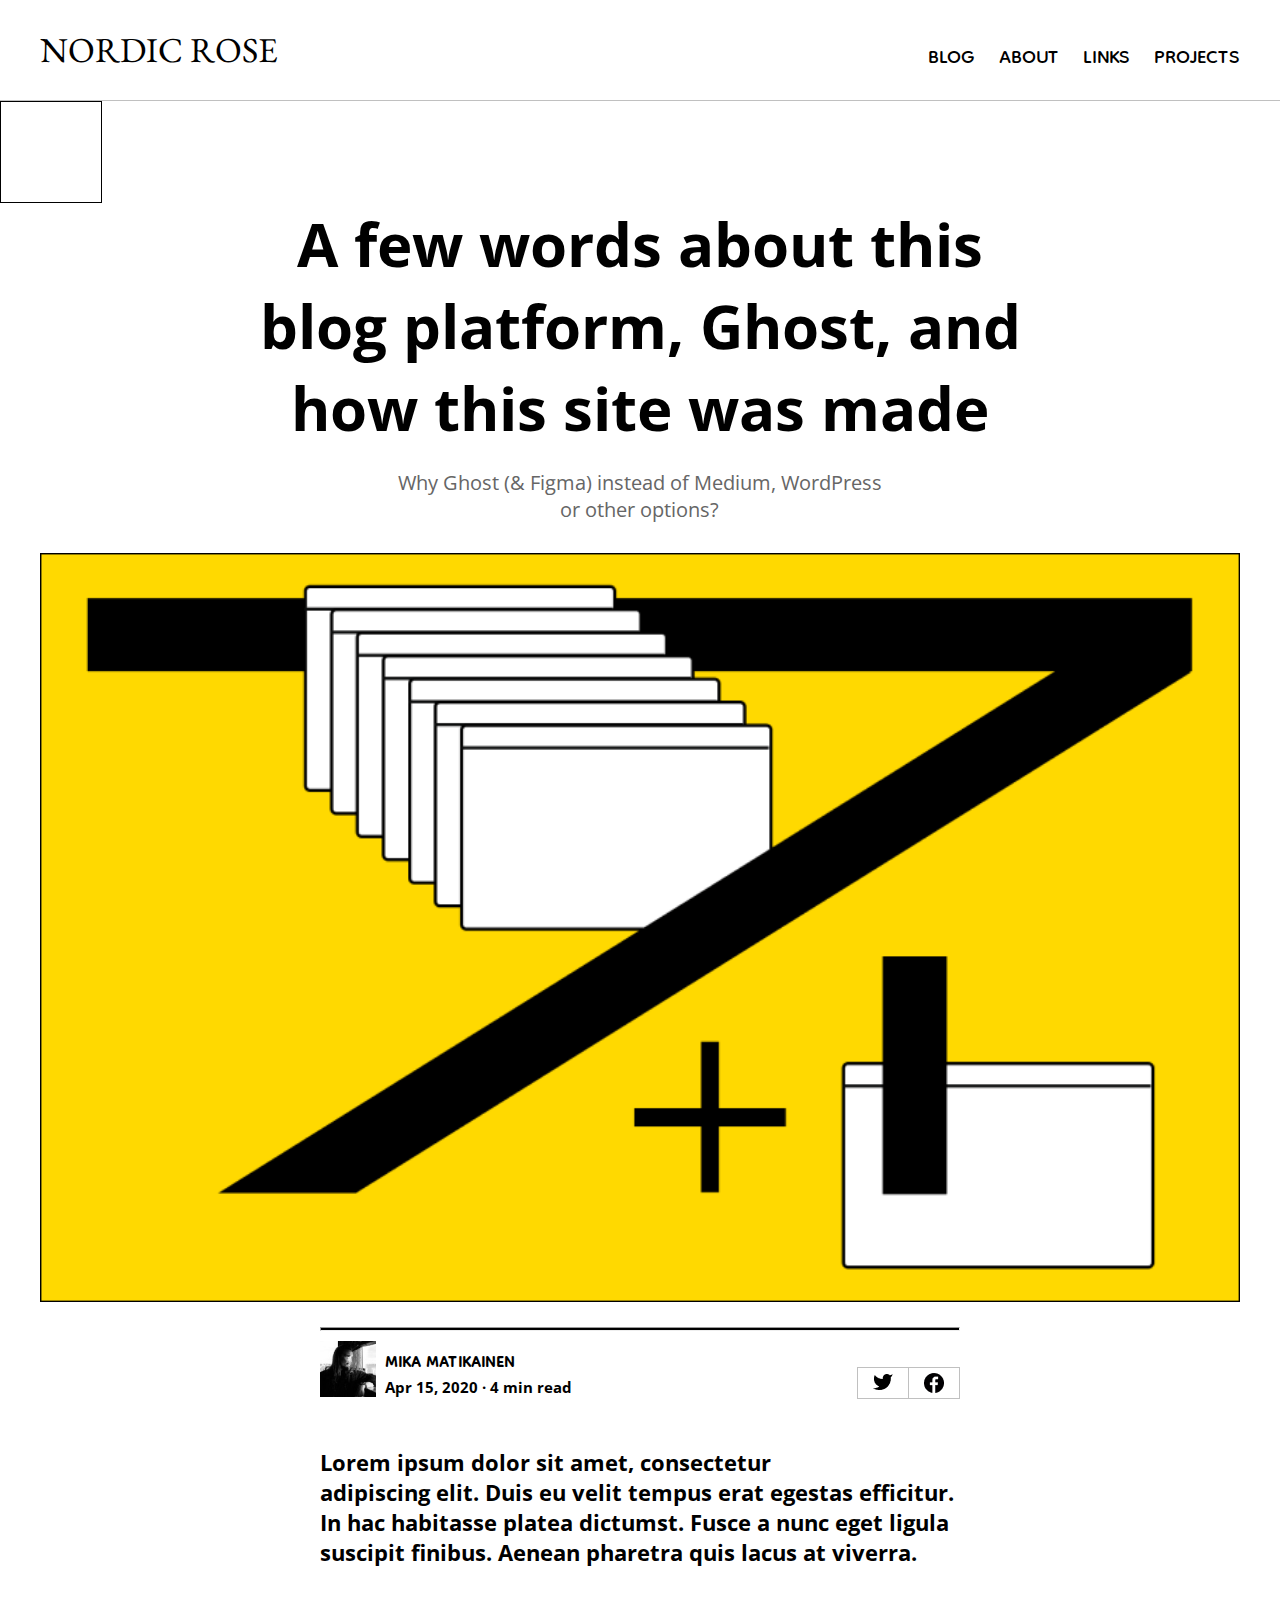
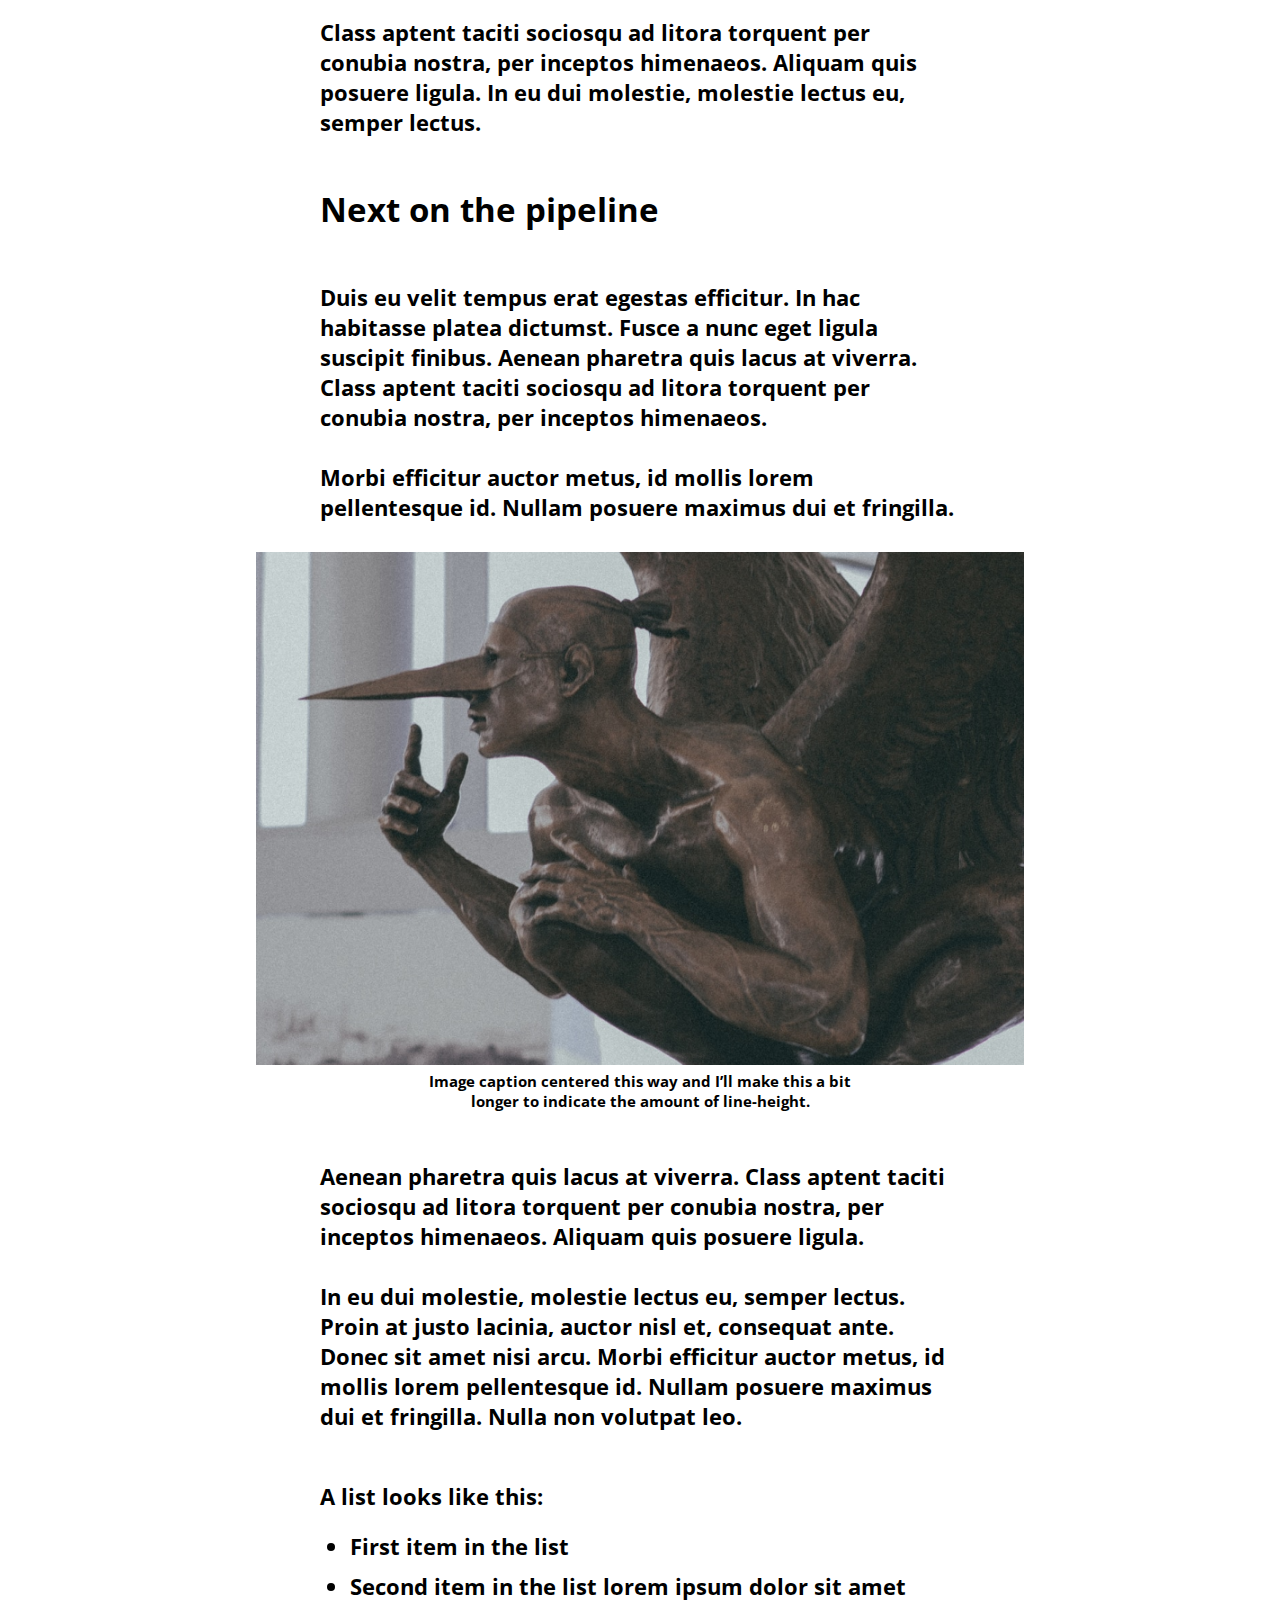
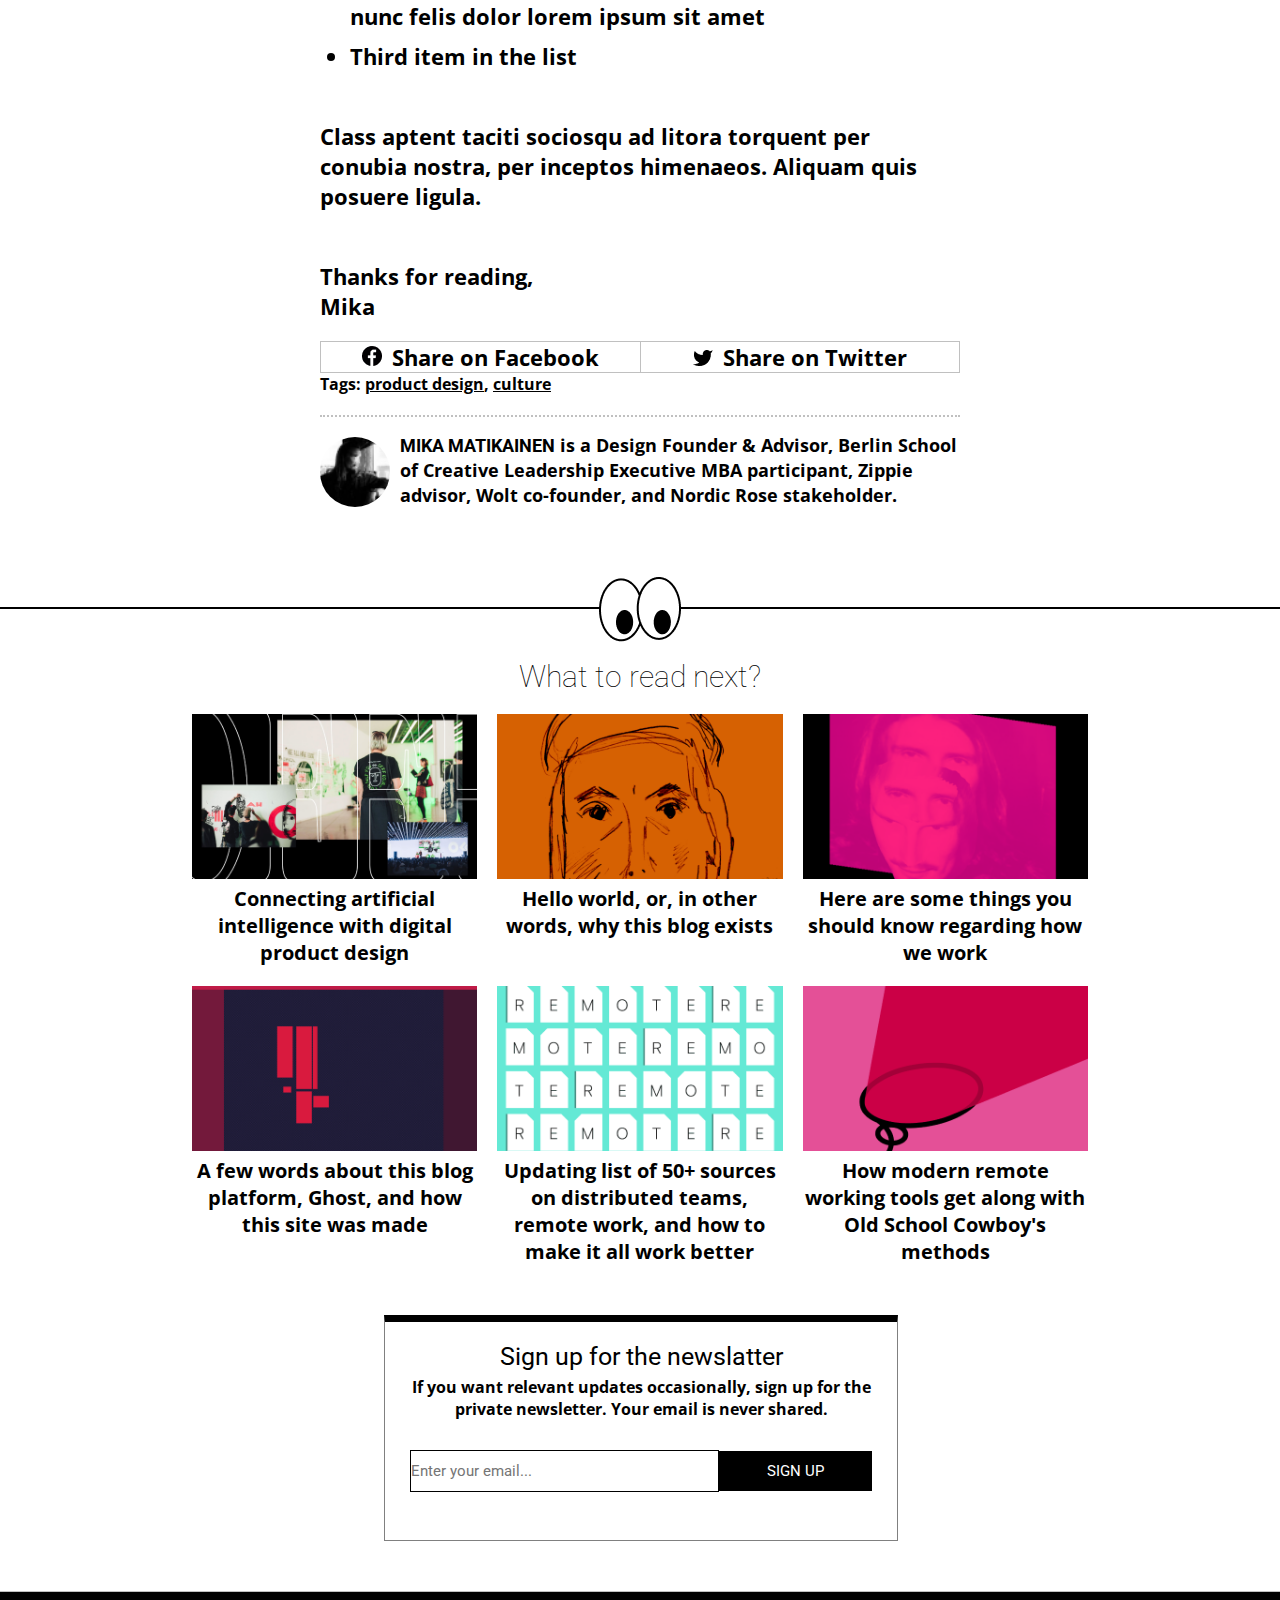
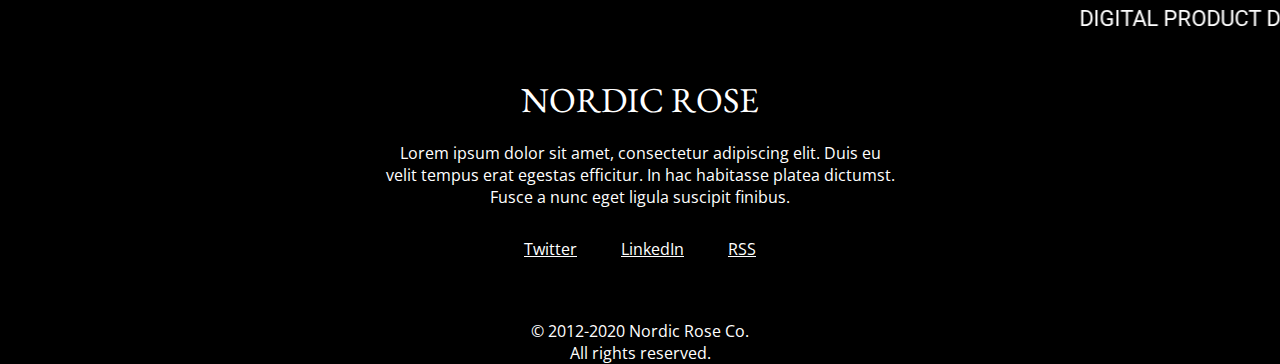
==== commit c17d5b7b: "wtf" ====
--- a/detail.html
+++ b/detail.html
@@ -43,6 +43,8 @@
 	</div>
 </header>
 
+	<div class="test"></div>
+
 <div class="txt-big"><h1>
 	A few words about this blog platform, Ghost, and how this site was made</h1>
 </div>
@@ -58,12 +60,13 @@
 
 	<hr>
 	<div class="ava">
-		<img src="img/ava.png">
+		<div  style="background: url(img/ava.png);
+		width: 70px; height: 70px; background-repeat: no-repeat; background-position: 0px 0px; border-radius: 50%%;"></div>
 		<div id="name">MIKA MATIKAINEN</div>
 		<div id="data">Apr 15, 2020 &middot; 4 min read</div>
 		<div id="but">
-		<div id="facebook1"><img src="img/facebook.png"></div>
-		<div id="twitter1"><img src="img/twitter.png"></div>
+		<div id="facebook1" style="background: url(img/facebook.png); background-repeat: no-repeat; background-position: 15px 5px"></div>
+		<div id="twitter1" style="background: url(img/twitter.png); background-repeat: no-repeat; background-position: 15px 6px"></div>
 		<div id="whatsapp"><img src="img/wa.png"></div>
 		</div>
 	</div>
--- a/css/detail.css
+++ b/css/detail.css
@@ -1,3 +1,10 @@
+
+.test{
+	background: url(img/ava.png);
+	width: 100px;
+	height: 100px;
+	border: 1px solid black;
+}
 
 #img1{
 	width: 100%;
@@ -96,6 +103,7 @@
 	display: inline;
 	border: 1px solid silver;
 	width: 50px;
+	height: 30px;
 	text-align: center;
 }
 
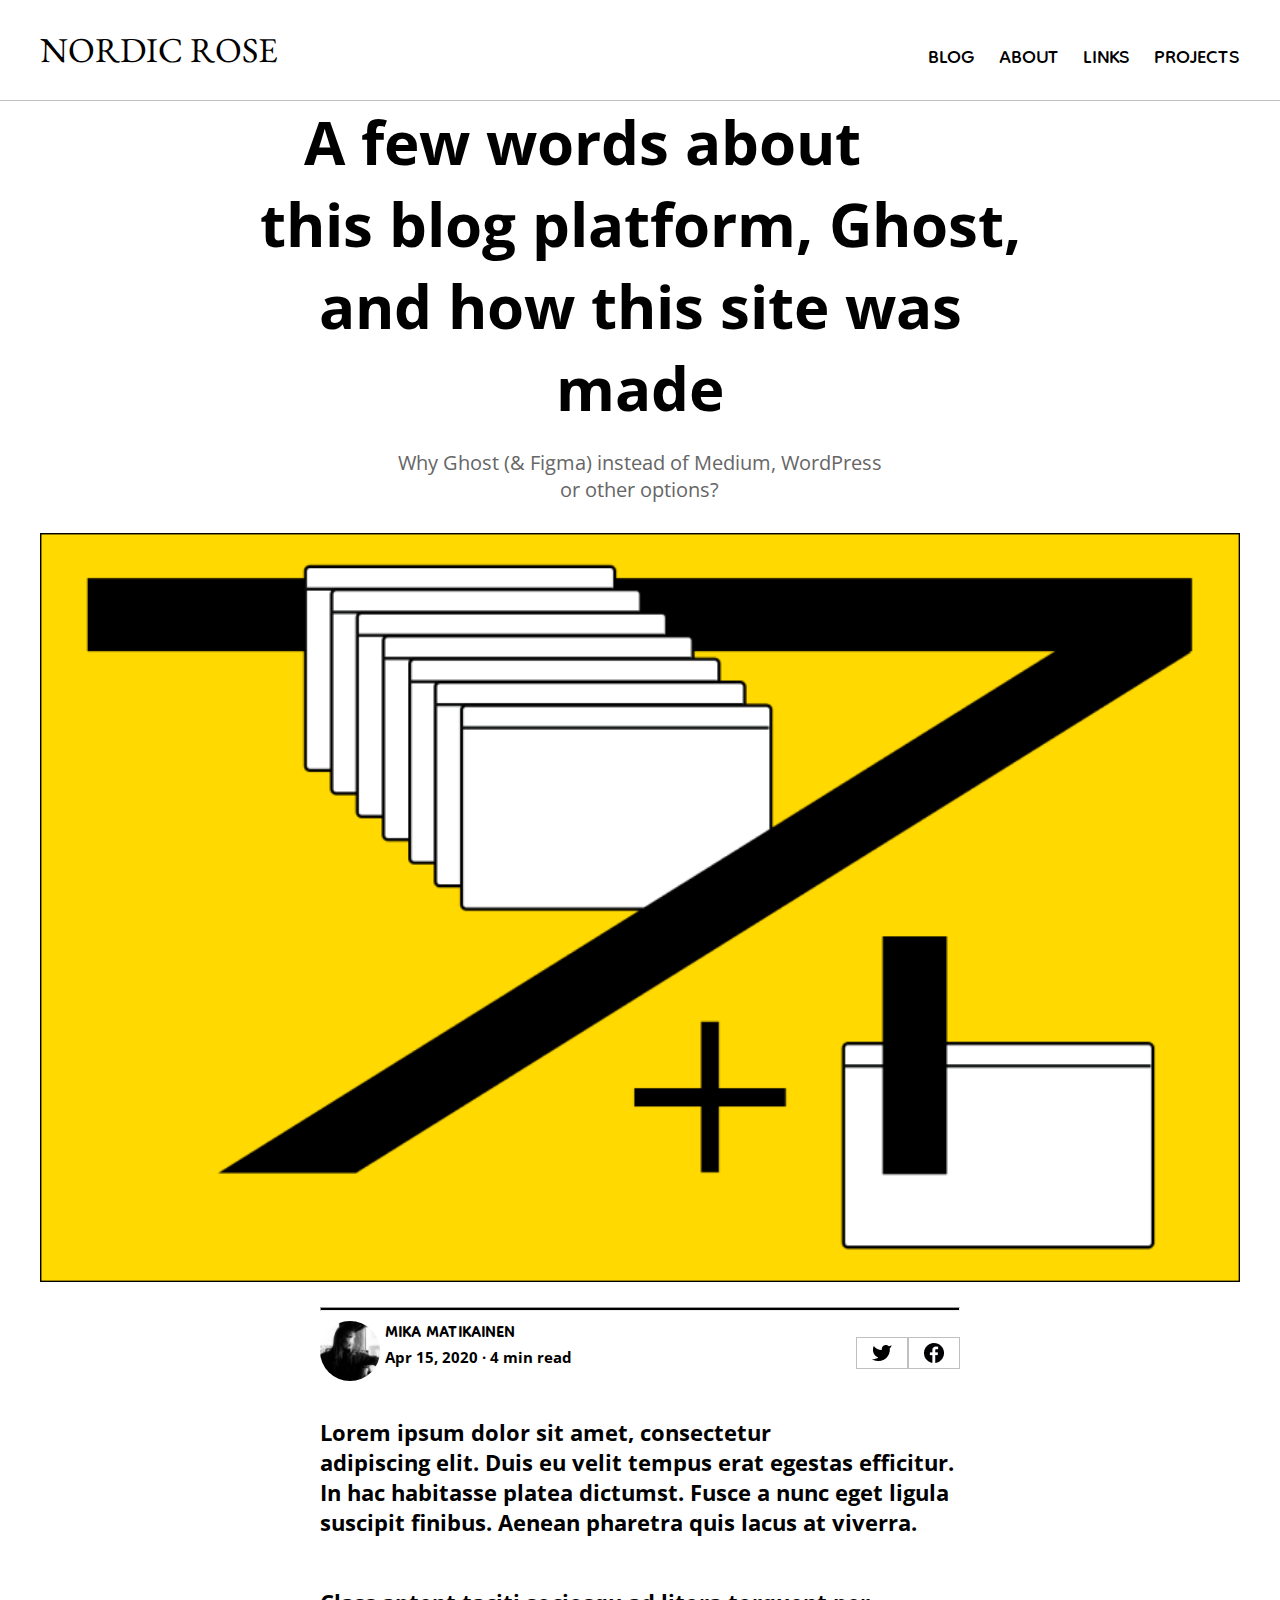
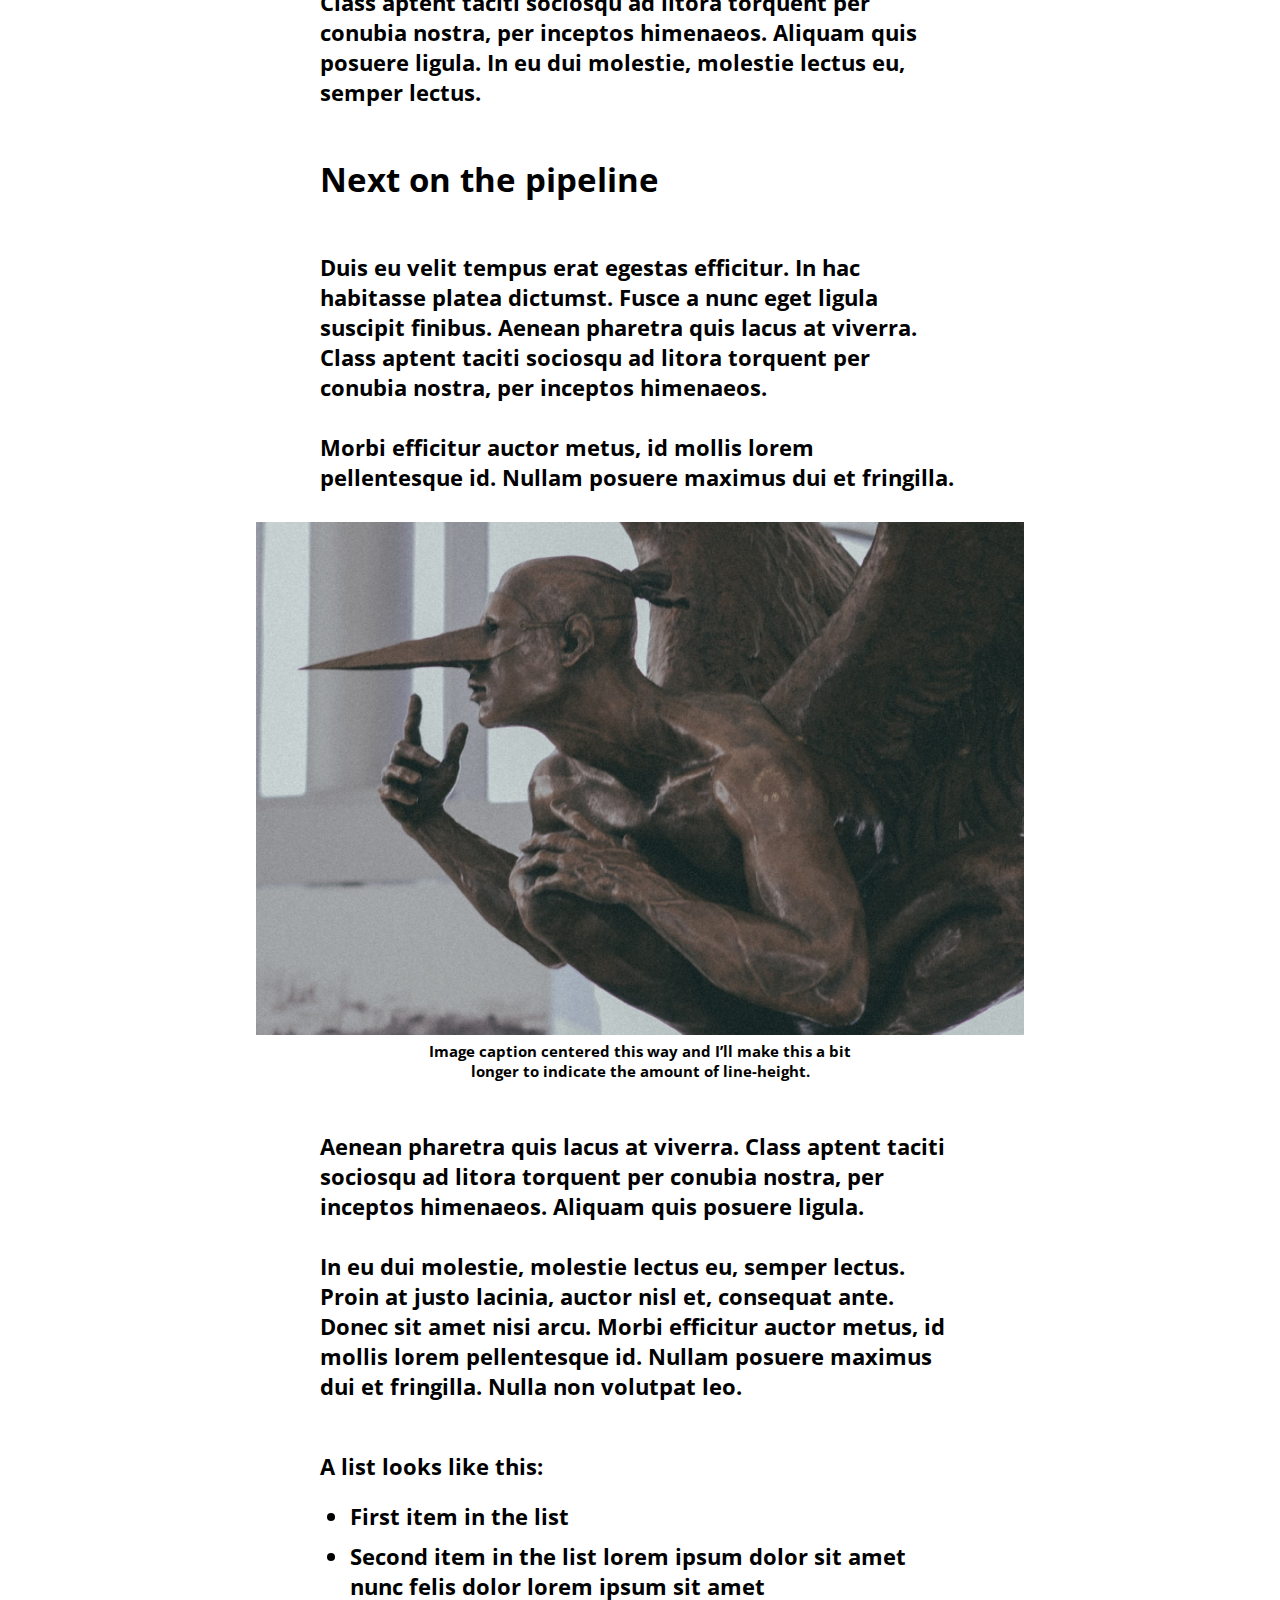
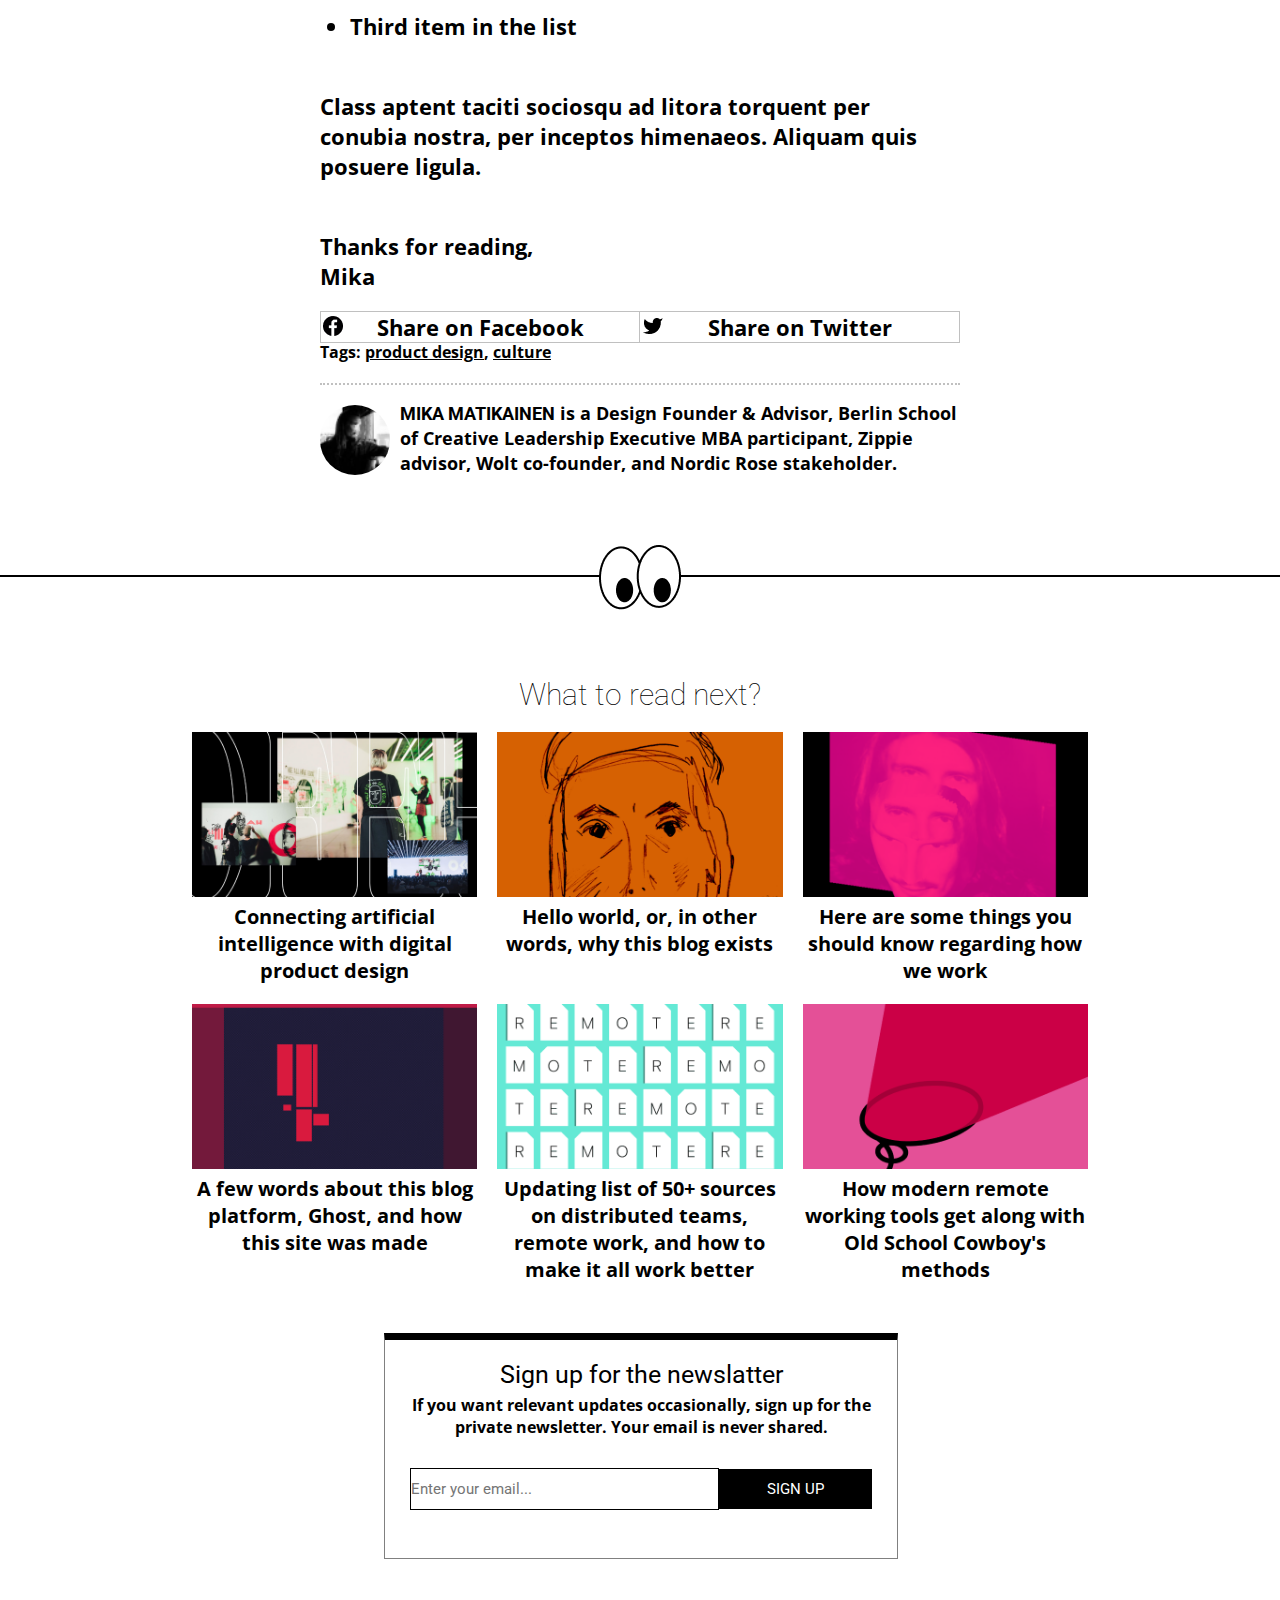
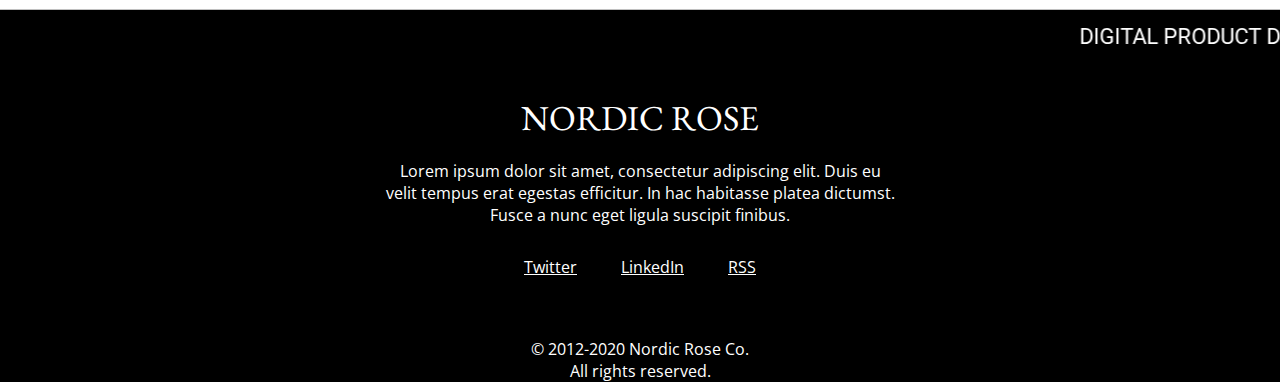
==== commit 511fc934: "syntax" ====
--- a/detail.html
+++ b/detail.html
@@ -22,28 +22,27 @@
 <header>
 	<div id="desk">
 		<div id="logo">NORDIC ROSE</div>
-		<div id="menu">
-			<div class="mainBtn">BLOG</div>
-			<div class="mainBtn">ABOUT</div>
-			<div class="mainBtn">LINKS</div>
-			<div class="mainBtn">PROJECTS</div>
-		</div>
-	</div>
-	<div id="mobMenu">
+		<div class="menu">
+			<div class="main-btn">BLOG</div>
+			<div class="main-btn">ABOUT</div>
+			<div class="main-btn">LINKS</div>
+			<div class="main-btn">PROJECTS</div>
+		</div>
+	</div>
+	<div id="mob-menu">
 		<div id="logo">NORDIC ROSE</div>
 		<div id="burger" onclick="ShowMobileMenu()">&#9776;</div>
 	</div>
-	<div id="downMenu">
+	<div id="down-menu">
 		<div id="dM">
-			<div class="mainBtn">BLOG</div>
-			<div class="mainBtn">ABOUT</div>
-			<div class="mainBtn">LINKS</div>
-			<div class="mainBtn">PROJECTS</div>
+			<div class="main-btn">BLOG</div>
+			<div class="main-btn">ABOUT</div>
+			<div class="main-btn">LINKS</div>
+			<div class="main-btn">PROJECTS</div>
 		</div>
 	</div>
 </header>
 
-	<div class="test"></div>
 
 <div class="txt-big"><h1>
 	A few words about this blog platform, Ghost, and how this site was made</h1>
@@ -59,14 +58,15 @@
 <div class="text">
 
 	<hr>
-	<div class="ava">
-		<div  style="background: url(img/ava.png);
-		width: 70px; height: 70px; background-repeat: no-repeat; background-position: 0px 0px; border-radius: 50%%;"></div>
+	<div class="avtor">
+		<div class="avatar">
+			<img src="img/ava.png" width="100%">
+		</div>
 		<div id="name">MIKA MATIKAINEN</div>
 		<div id="data">Apr 15, 2020 &middot; 4 min read</div>
 		<div id="but">
-		<div id="facebook1" style="background: url(img/facebook.png); background-repeat: no-repeat; background-position: 15px 5px"></div>
-		<div id="twitter1" style="background: url(img/twitter.png); background-repeat: no-repeat; background-position: 15px 6px"></div>
+		<div id="facebook1"></div>
+		<div id="twitter1"></div>
 		<div id="whatsapp"><img src="img/wa.png"></div>
 		</div>
 	</div>
@@ -108,77 +108,78 @@
 	<p id="author">Thanks for reading,<br>
 Mika</p>
 <div class="share">
-	<div id="twitter"><img src="img/twitter.png">Share on Twitter
-	</div>
-	<div id="facebook"><img src="img/facebook.png">Share on Facebook</div>
-</div>
-<div class="shareMob">
+	<div class="twitter"><div class="border none">Share on Twitter</div>
+	</div>
+	<div class="facebook"><div class="border">Share on Facebook</div>
+	</div>
+</div>
+<div class="share-mobile">
 	Share:
 	<div id="but">
-		<div id="facebook1"><img src="img/facebook.png"></div>
-		<div id="twitter1"><img src="img/twitter.png"></div>
-		<div id="whatsapp"><img src="img/wa.png"></div>
-	</div>
-</div>
-
-<div id="tag">Tags: <span>product design</span>,
+		<div id="facebook1"></div>
+		<div id="twitter1"></div>
+		<div id="whatsapp"></div>
+	</div>
+</div>
+
+<div class="tag">Tags: <span>product design</span>,
 	<span> culture</span></div>
 <hr id="dash">
-<div id="m"><img src="img/ava.png"></div>
-<p id="mika">
+<div class="m"><img src="img/ava.png"></div>
+<p class="mika">
 <span>Mika Matikainen</span> is a Design Founder & Advisor, Berlin School of Creative Leadership Executive MBA participant, Zippie advisor, Wolt co-founder, and Nordic Rose stakeholder.  
 </p>
 </div>
-<div id="eye">
+<div class="eye">
 	<img src="img/eye.png">
 </div>
 
-<div id="what">What to read next?</div>
+<div class="what">What to read next?</div>
 
 
 <div class="grid3">
 	<a href="#">
-	<div class="artImg">
+	<div class="art-img">
 		<img src="img/art2.png" width="100%">
 			<p>Connecting artificial intelligence with digital product design</p>
 	</div>
 	</a>
 	<a href="#">
-	<div class="artImg">
+	<div class="art-img">
 		<img src="img/art3.png" width="100%">
 			<p>Hello world, or, in other words, why this blog exists</p>
 	</div>
 	</a>
 	<a href="#">
-	<div class="artImg">
+	<div class="art-img">
 		<img src="img/art1.png" width="100%">
 			<p>Here are some things you should know regarding how we work </p>
 	</div>
 	</a>
 	<a href="#">
-	<div class="artImg">
+	<div class="art-img">
 		<img src="img/art13.png" width="100%">
 			<p>A few words about this blog platform, Ghost, and how this site was made</p>
 	</div>
 	</a>
 	<a href="#">
-	<div class="artImg">
+	<div class="art-img">
 		<img src="img/art14.png" width="100%">
 			<p>Updating list of 50+ sources on distributed teams, remote work, and how to make it all work better</p>
 	</div>
 	</a>
 	<a href="#">
-	<div class="artImg">
+	<div class="art-img">
 		<img src="img/art12.png" width="100%">
 			<p>How modern remote working tools get along with Old School Cowboy's methods</p>
 	</div>
 	</a>
 </div>
 
-<div id="form">
-	<div id="sign">Sign up for the newslatter</div>
-	<div id="txtSign">If you want relevant updates occasionally, sign up for the private newsletter. Your email is never shared. </div>
-	<div id="btn">
+<div class="form">
+	<div class="sign">Sign up for the newslatter</div>
+	<div class="txtSign">If you want relevant updates occasionally, sign up for the private newsletter. Your email is never shared. </div>
+	<div class="buttons">
 		<input type="text" name="" placeholder="Enter your email..."><button>SIGN UP</button>
 	</div>
 </div>
--- a/css/style.css
+++ b/css/style.css
@@ -46,18 +46,18 @@
 	cursor: pointer;
 }
 
-#mobMenu #logo{
+#mob-menu #logo{
 	margin-top: 10px;
 }
 
-#menu{
+.menu{
 	float: right;
 	text-align: right;
 	margin-top: 37px;
 	margin-right: 40px;
 	height: 100px;
 }
-.mainBtn{
+.main-btn{
 	height: 100%;
 	display: inline;
 	font-size: 30px;
@@ -66,12 +66,12 @@
 	padding-bottom: 18px;
 }
 
-.mainBtn:hover{
+.main-btn:hover{
 	border-bottom: 2px solid black;
 	cursor: pointer;
 }
 
-#mobMenu{
+#mob-menu{
 	width: 100%;
 	height: 60px;
 	position: absolute;
@@ -80,7 +80,7 @@
 	display: none;
 }
 
-#downMenu{
+#down-menu{
 	width: 100%;
 	height: 60px;
 	position: absolute;
@@ -94,7 +94,7 @@
  background-color: white;
 }
 
-#dM .mainBtn{
+#dM .main-btn{
 	display: block;
 	border-top: 1px solid silver;
 }
--- a/css/detail.css
+++ b/css/detail.css
@@ -1,10 +1,4 @@
 
-.test{
-	background: url(img/ava.png);
-	width: 100px;
-	height: 100px;
-	border: 1px solid black;
-}
 
 #img1{
 	width: 100%;
@@ -52,11 +46,16 @@
 	margin-top: 20px;
 }
 
-.ava{
+.avtor{
 	margin-top: 10px;
 }
 
-.ava img{
+.avatar{
+	width: 60px;
+	height: 60px;
+}
+
+.avatar img{
 	border-radius: 100px;
 }
 
@@ -94,8 +93,9 @@
 	width: 50px;
 	height: 30px;
 	text-align: center;
-	background: url("img/facebook.png");
-	background-size: auto;
+	background: url("../img/facebook.png");
+	background-repeat: no-repeat;
+	background-position: 50% 50%;
 }
 
 #twitter1{
@@ -105,6 +105,9 @@
 	width: 50px;
 	height: 30px;
 	text-align: center;
+	background: url("../img/twitter.png");
+	background-repeat: no-repeat;
+	background-position: 50% 50%;
 }
 
 #whatsapp{
@@ -112,9 +115,13 @@
 	display: none;
 	border: 1px solid silver;
 	width: 50px;
-	text-align: center;
-}
-#facebook1{
+	height: 30px;
+	text-align: center;
+	background: url("../img/wa.png");
+	background-repeat: no-repeat;
+	background-position: 50% 50%;
+}
+.facebook1{
 	border-left: 0px;
 }
 
@@ -151,32 +158,51 @@
 	margin-top: 20px;
 }
 
-.shareMob{
+.share-mobile{
 	display: none;
 }
 
-#facebook,#twitter{
-	float: right;
-	border: 1px solid silver;
+.facebook{
+	float: right;
 	text-align: center;
 	display: inline;
-	width: 49.75%;
-}
-
-#twitter{
+	width: 50%;
+	height: 30px;
+	background: url("../img/facebook.png");
+	background-repeat: no-repeat;
+	background-position: 1% 50%;
+}
+
+.twitter{
+	float: right;
+	text-align: center;
+	display: inline;
+	width: 50%;
+	height: 30px;
+	background: url("../img/twitter.png");
+	background-repeat: no-repeat;
+	background-position: 1% 50%;
 	border-left: 0;
 	margin-left: 0;
 }
 
+.border{
+	border: 1px solid silver;
+}
+
+.none{
+	border-left: none;
+}
+
 .share img{
 	margin-right: 10px;
 }
-#tag{
+.tag{
 	font-size: 16px;
 	margin-top: 30px;
 }
 
-#tag span{
+.tag span{
 	text-decoration: underline;
 }
 
@@ -187,7 +213,7 @@
 	border-top: 2px dotted silver;
 }
 
-#m{
+.m{
 	width: 11%;
 	display: inline-block;
 	float: left;
@@ -195,24 +221,24 @@
 	margin-top: 5px;
 }
 
-#m img{
+.m img{
 	border-radius: 100px;
 	width: 100%;
 }
 
-#mika{
+.mika{
 	width: 70%;
 	display: inline;
 	font-size: 18px;
 }
-#mika span{
+.mika span{
 	font-weight: bold;
 	font-size: 18px;
 	font-family: 'Roboto', sans-serif;
 	text-transform: uppercase;
 }
 
-#eye{
+.eye{
 	margin-top: 100px;
 	width: 100%;
 	height: 2px;
@@ -220,12 +246,12 @@
 	text-align: center;
 }
 
-#eye img{
+.eye img{
 	margin-top: -30px;
 }
 
-#what{
-	margin-top: 50px;
+.what{
+	margin-top: 100px;
 	width: 30%;
 	margin-left: 35%;
 	text-align: center;
@@ -244,13 +270,13 @@
 	grid-gap: 20px;
 }
 
-.artImg {
+.art-img {
 	font-size: 20px;
 	font-weight: bold;
 	text-align: center;
 }
 
-#form{
+.form{
 	margin-top: 50px;
 	width: 40%;
 	height: auto;
@@ -260,21 +286,21 @@
 	margin-bottom: 30px;
 }
 
-#sign{
+.sign{
 	margin-top: 20px;
 	text-align: center;
 	font-size: 25px;
 	font-family: 'Roboto', sans-serif;
 }
 
-#txtSign{
+.txtSign{
 	text-align: center;
 	margin-top: 5px;
 	font-family: 'Open Sans', sans-serif;
 	font-weight: bold;
 }
 
-#btn{
+.buttons{
 	margin-top: 30px;
 	margin-bottom: 50px;
 	text-align: center;
@@ -282,7 +308,7 @@
 	padding: 0;
 
 }
-#btn input{
+.buttons input{
 	width: 60%;
 	height: 100%;
 	border: 1px solid black;
@@ -291,7 +317,7 @@
 		font-family: 'Roboto', sans-serif;
 }
 
-#btn button{
+.buttons button{
 	width: 30%;
 	height: 100%;
 	border: 10px solid black;
--- a/css/adap.css
+++ b/css/adap.css
@@ -1,5 +1,5 @@
 @media only screen and (max-width: 980px){
-	#mobMenu{
+	#mob-menu{
 		display: block;
 	}
 	#desk{
@@ -20,7 +20,7 @@
 
 	/* for index.css */
 
-	#img{
+	.img{
 		width: 100%;
 		margin-left: 0;
 	}
@@ -28,7 +28,7 @@
 		display: grid;
 		grid-template-columns: 1fr;
 	}
-	#content{
+	.content{
 		width: 100%;
 		margin-left: 0;
 	}
@@ -85,18 +85,18 @@
 	.share{
 		display: none;
 	}
-	.shareMob{
+	.share-mobile{
 		display: block;
 		width: 100%;
 		margin-top: 30px;
 		margin-bottom: 30px;
 	}
 
-	.shareMob #but{
+	.share-mobile #but{
 		margin-top: -50px;
 	}
 
-	#what{
+	.what{
 		width: 100%;
 		margin-left: 0;
 	}
@@ -105,7 +105,7 @@
 		width: 90%;
 		margin-left: 5%;
 	}
-	#form{
+	.form{
 		width: 100%;
 		margin-left: 0;
 		border-left: none;
